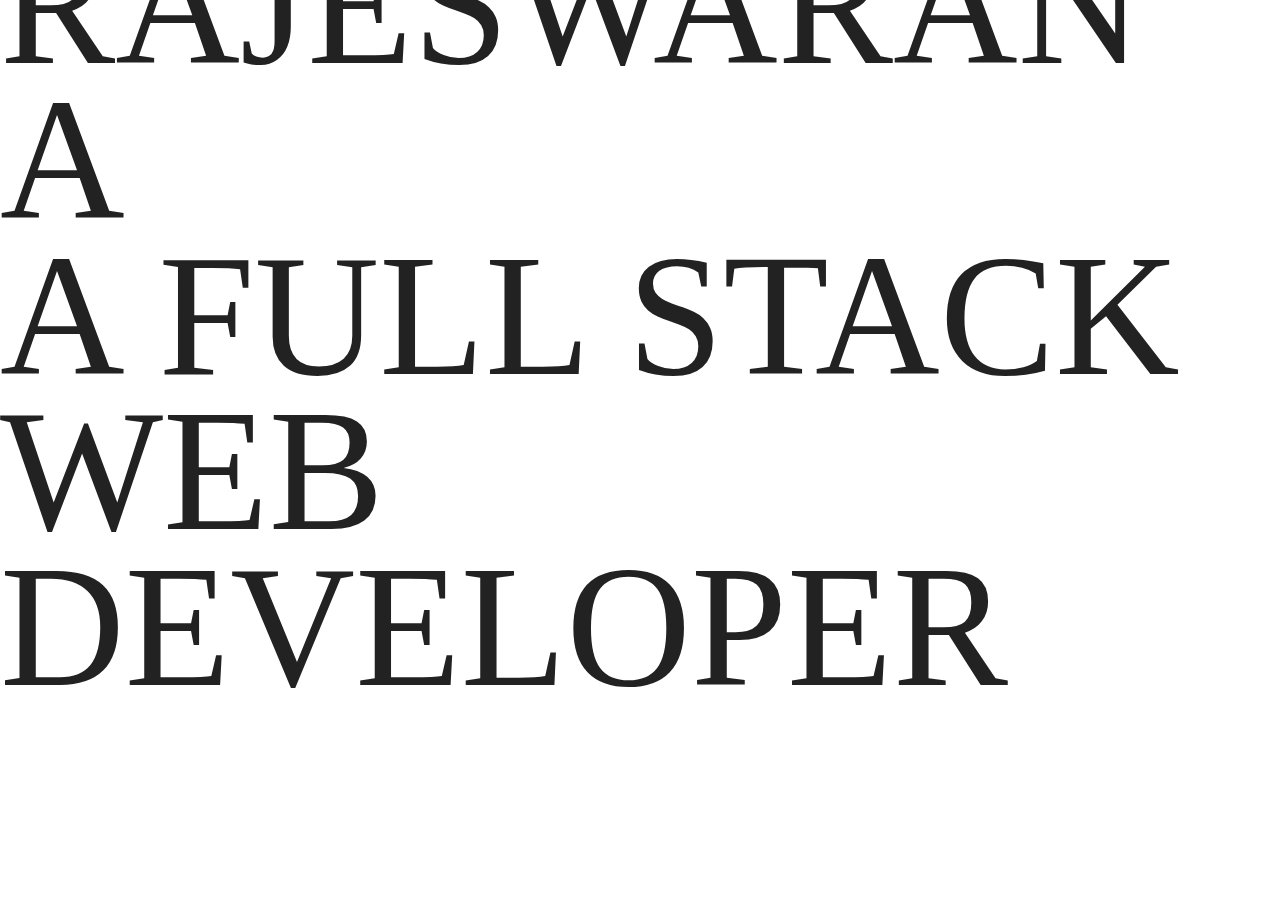
==== index.html @ 6a30f696 "Periodic commit" ====
<!DOCTYPE html>
<html class="is-smooth-scroll-compatible is-loaded is-ready has-scroll-init has-scroll-smooth" lang="en" data-scroll-direction="vertical" data-direction="up">
	<head>
		<meta charset="UTF-8" />
		<meta http-equiv="X-UA-Compatible" content="IE=edge" />
		<meta name="viewport" content="width=device-width, initial-scale=1.0" />
		<title>Rajeswaran</title>

		<link rel="stylesheet" href="styles.css" />
	</head>
	<body>
		<!-- 		<img class="background-pic" src="./assets/profile-pic.jpg" alt="Background" />
 -->
		<h1 class="c-header_title o-h1 is-inview" data-scroll="">
			<span class="c-header_title_line">
				<span
					data-scroll=""
					data-scroll-speed="3"
					data-scroll-position="top"
					class="is-inview"
					style="transform: matrix3d(1, 0, 0, 0, 0, 1, 0, 0, 0, 0, 1, 0, 0, 0, 0, 1)"
					>Rajeswaran A</span
				>
			</span>
			<span class="c-header_title_line">
				<span
					data-scroll=""
					data-scroll-speed="2"
					data-scroll-position="top"
					class="is-inview"
					style="transform: matrix3d(1, 0, 0, 0, 0, 1, 0, 0, 0, 0, 1, 0, 0, 0, 0, 1)"
					>A Full Stack Web Developer</span
				>
			</span>
			<span class="c-header_title_line -version u-white">
				<span
					class="o-h1 is-inview"
					data-scroll=""
					data-scroll-speed="3"
					data-scroll-position="top"
					data-scroll-delay="0.05"
					style="
						transform: matrix3d(1, 0, 0, 0, 0, 1, 0, 0, 0, 0, 1, 0, 0, -10.2798, 0, 1);
					"
					>v</span
				><span
					class="o-h1 is-inview"
					data-scroll=""
					data-scroll-speed="5"
					data-scroll-position="top"
					data-scroll-delay="0.05"
					style="
						transform: matrix3d(1, 0, 0, 0, 0, 1, 0, 0, 0, 0, 1, 0, 0, -17.1325, 0, 1);
					"
					>4</span
				><span
					class="o-h1 is-inview"
					data-scroll=""
					data-scroll-speed="2"
					data-scroll-position="top"
					data-scroll-delay="0.05"
					style="
						transform: matrix3d(1, 0, 0, 0, 0, 1, 0, 0, 0, 0, 1, 0, 0, -6.85298, 0, 1);
					"
					>.</span
				><span
					class="o-h1 is-inview"
					data-scroll=""
					data-scroll-speed="4"
					data-scroll-position="top"
					data-scroll-delay="0.05"
					style="
						transform: matrix3d(1, 0, 0, 0, 0, 1, 0, 0, 0, 0, 1, 0, 0, -13.7059, 0, 1);
					"
					>0</span
				>
			</span>
		</h1>
		<script src="locomotive-scroll.min.js"></script>
		<script>
			(function () {
				var scroll = new LocomotiveScroll()
			})()
		</script>
	</body>
</html>
---- styles.css ----
.background-pic {
	height: 80%;
	position: fixed;
	top: 0px;
	right: 0px;
}
/*! locomotive-scroll v4.1.1 | MIT License | https://github.com/locomotivemtl/locomotive-scroll */
/*! normalize.css v8.0.1 | MIT License | github.com/necolas/normalize.css */
html {
	line-height: 1.15;
	-webkit-text-size-adjust: 100%;
}
body {
	margin: 0;
}
main {
	display: block;
}
h1 {
	font-size: 2em;
	margin: 0.67em 0;
}
hr {
	box-sizing: content-box;
	height: 0;
	overflow: visible;
}
pre {
	font-family: monospace, monospace;
	font-size: 1em;
}
a {
	background-color: transparent;
}
abbr[title] {
	border-bottom: none;
	text-decoration: underline;
	-webkit-text-decoration: underline dotted;
	text-decoration: underline dotted;
}
b,
strong {
	font-weight: bolder;
}
code,
kbd,
samp {
	font-family: monospace, monospace;
	font-size: 1em;
}
small {
	font-size: 80%;
}
sub,
sup {
	font-size: 75%;
	line-height: 0;
	position: relative;
	vertical-align: baseline;
}
sub {
	bottom: -0.25em;
}
sup {
	top: -0.5em;
}
img {
	border-style: none;
}
button,
input,
optgroup,
select,
textarea {
	font-family: inherit;
	font-size: 100%;
	line-height: 1.15;
	margin: 0;
}
button,
input {
	overflow: visible;
}
button,
select {
	text-transform: none;
}
[type="button"],
[type="reset"],
[type="submit"],
button {
	-webkit-appearance: button;
}
[type="button"]::-moz-focus-inner,
[type="reset"]::-moz-focus-inner,
[type="submit"]::-moz-focus-inner,
button::-moz-focus-inner {
	border-style: none;
	padding: 0;
}
[type="button"]:-moz-focusring,
[type="reset"]:-moz-focusring,
[type="submit"]:-moz-focusring,
button:-moz-focusring {
	outline: 1px dotted ButtonText;
}
fieldset {
	padding: 0.35em 0.75em 0.625em;
}
legend {
	box-sizing: border-box;
	color: inherit;
	display: table;
	max-width: 100%;
	padding: 0;
	white-space: normal;
}
progress {
	vertical-align: baseline;
}
[type="checkbox"],
[type="radio"] {
	box-sizing: border-box;
	padding: 0;
}
[type="number"]::-webkit-inner-spin-button,
[type="number"]::-webkit-outer-spin-button {
	height: auto;
}
[type="search"] {
	-webkit-appearance: textfield;
	outline-offset: -2px;
}
[type="search"]::-webkit-search-decoration {
	-webkit-appearance: none;
}
::-webkit-file-upload-button {
	-webkit-appearance: button;
	font: inherit;
}
details {
	display: block;
}
summary {
	display: list-item;
}
[hidden],
template {
	display: none;
}
html {
	box-sizing: border-box;
}
[hidden],
template {
	display: none;
}
*,
:after,
:before {
	box-sizing: inherit;
}
address {
	font-style: inherit;
}
cite,
dfn,
em,
i {
	font-style: italic;
}
b,
strong {
	font-weight: 700;
}
a {
	text-decoration: none;
}
a svg {
	pointer-events: none;
}
ol,
ul {
	list-style: none;
}
figure,
ol,
p,
ul {
	margin: 0;
	padding: 0;
}
[tabindex],
a,
area,
button,
input,
label,
select,
textarea {
	touch-action: manipulation;
}
[hreflang] > abbr[title] {
	text-decoration: none;
}
table {
	border-spacing: 0;
	border-collapse: collapse;
}
hr {
	display: block;
	margin: 1em 0;
	padding: 0;
	height: 1px;
	border: 0;
	border-top: 1px solid #272727;
}
audio,
canvas,
iframe,
img,
svg,
video {
	vertical-align: middle;
}
audio:not([controls]) {
	display: none;
	height: 0;
}
img,
svg {
	max-width: 100%;
	height: auto;
}
img[height],
img[width],
svg[height],
svg[width] {
	max-width: none;
}
img {
	font-style: italic;
}
svg {
	fill: currentColor;
}
input,
select,
textarea {
	display: block;
	margin: 0;
	padding: 0;
	width: 100%;
	outline: 0;
	border: 0;
	border-radius: 0;
	background: none transparent;
	color: inherit;
	font: inherit;
	line-height: normal;
	-webkit-appearance: none;
	-moz-appearance: none;
	appearance: none;
}
select {
	text-transform: none;
}
select::-ms-expand {
	display: none;
}
select::-ms-value {
	background: none;
	color: inherit;
}
textarea {
	overflow: auto;
	resize: vertical;
}
.o-button,
button {
	display: inline-block;
	overflow: visible;
	margin: 0;
	padding: 0;
	outline: 0;
	border: 0;
	background: none transparent;
	color: inherit;
	vertical-align: middle;
	text-align: center;
	text-transform: none;
	font: inherit;
	line-height: normal;
	cursor: pointer;
	-webkit-user-select: none;
	-moz-user-select: none;
	-ms-user-select: none;
	user-select: none;
}
.o-button,
.o-button:focus,
.o-button:hover,
button,
button:focus,
button:hover {
	text-decoration: none;
}
@font-face {
	font-family: Neue Montreal;
	src: url(NeueMontreal-Medium.otf) format("otf");
	font-weight: 500;
	font-style: normal;
}
html {
	color: #222;
	font-family: Neue Montreal;
	line-height: 1.5;
}
@media (max-width: 699px) {
	html {
		font-size: 12px;
	}
}
@media (min-width: 700px) and (max-width: 999px) {
	html {
		font-size: 13px;
	}
}
@media (min-width: 1000px) and (max-width: 1199px) {
	html {
		font-size: 14px;
	}
}
@media (min-width: 1200px) and (max-width: 1599px) {
	html {
		font-size: 16px;
	}
}
@media (min-width: 1600px) and (max-width: 1999px) {
	html {
		font-size: 18px;
	}
}
@media (min-width: 2000px) and (max-width: 2399px) {
	html {
		font-size: 21px;
	}
}
@media (min-width: 2400px) {
	html {
		font-size: 24px;
	}
}
html:not(.has-scroll-init) {
	cursor: wait;
	overflow: hidden;
}
::-moz-selection {
	background-color: #272727;
	color: #fff;
	text-shadow: none;
}
::selection {
	background-color: #272727;
	color: #fff;
	text-shadow: none;
}
a {
	transition: color 0.3s cubic-bezier(0.215, 0.61, 0.355, 1);
	color: #272727;
}
@media (min-width: 1200px) {
	a:focus,
	a:hover {
		color: #fff;
	}
}
a.-underline {
	text-decoration: underline;
}
.o-h,
.o-h1,
.o-h2,
.o-h3,
.o-h4,
.o-h5,
.o-h6,
h1,
h2,
h3,
h4,
h5,
h6 {
	margin-top: 0;
	line-height: 1.5;
	margin-bottom: 0;
	line-height: 1;
	font-weight: 400;
}
.o-h1,
h1 {
	line-height: 0.9;
	text-transform: uppercase;
}
@media (max-width: 699px) {
	.o-h1,
	h1 {
		font-size: 12vw;
	}
}
@media (min-width: 700px) and (max-width: 1599px) {
	.o-h1,
	h1 {
		font-size: 13.5vw;
	}
	.o-h1.-huge,
	h1.-huge {
		font-size: 36vh;
	}
}
@media (min-width: 1600px) {
	.o-h1,
	h1 {
		font-size: 12vw;
	}
}
.o-h2,
h2 {
	font-size: 2rem;
}
.o-h3,
h3 {
	font-size: 1.5rem;
}
.o-h4,
h4 {
	line-height: 1.2;
}
.o-h4,
.o-h5,
h4,
h5 {
	font-size: 1rem;
}
.o-h6,
h6 {
	font-size: 0.9375rem;
}
.o-container {
	margin-right: auto;
	margin-left: auto;
	max-width: 95rem;
}
@media (max-width: 699px) {
	.o-container {
		padding-right: 20px;
		padding-left: 20px;
	}
}
@media (min-width: 700px) {
	.o-container {
		padding-right: 2.5rem;
		padding-left: 2.5rem;
	}
}
.o-ratio {
	position: relative;
	display: block;
	overflow: hidden;
}
.o-ratio:before {
	display: block;
	padding-bottom: 100%;
	width: 100%;
	content: "";
}
.o-ratio > embed,
.o-ratio > iframe,
.o-ratio > img,
.o-ratio > object,
.o-ratio_content {
	position: absolute;
	top: 0;
	bottom: 0;
	left: 0;
	width: 100%;
}
.o-layout {
	padding: 0;
	list-style: none;
	font-size: 0;
	margin: 0;
}
.o-layout.-gutter {
	margin-left: -3.75rem;
}
.o-layout.-gutter-small {
	margin-left: -1.875rem;
}
.o-layout.-center {
	text-align: center;
}
.o-layout.-right {
	text-align: right;
}
.o-layout.-reverse {
	direction: rtl;
}
.o-layout.-reverse.-flex {
	flex-direction: row-reverse;
}
.o-layout.-flex {
	display: flex;
}
.o-layout.-flex.-top {
	align-items: flex-start;
}
.o-layout.-flex.-middle {
	align-items: center;
}
.o-layout.-flex.-bottom {
	align-items: flex-end;
}
.o-layout.-stretch {
	align-items: stretch;
}
.o-layout_item {
	display: inline-block;
	width: 100%;
	vertical-align: top;
	font-size: 1rem;
	padding-left: 0;
}
.o-layout.-gutter > .o-layout_item {
	padding-left: 3.75rem;
}
.o-layout.-gutter-small > .o-layout_item {
	padding-left: 1.875rem;
}
.o-layout.-middle > .o-layout_item {
	vertical-align: middle;
}
.o-layout.-bottom > .o-layout_item {
	vertical-align: bottom;
}
.o-layout.-center > .o-layout_item,
.o-layout.-reverse > .o-layout_item,
.o-layout.-right > .o-layout_item {
	text-align: left;
}
.o-layout.-reverse > .o-layout_item {
	direction: ltr;
}
.o-checkbox-label,
.o-label,
.o-radio-label {
	display: block;
	margin-bottom: 0.9375rem;
}
.o-input,
.o-select,
.o-textarea {
	padding: 0.625rem;
	border: 1px solid #d3d3d3;
	background-color: #fff;
}
.o-input:focus,
.o-select:focus,
.o-textarea:focus {
	border-color: grey;
}
.o-input::-moz-placeholder,
.o-select::-moz-placeholder,
.o-textarea::-moz-placeholder {
	color: grey;
}
.o-input:-ms-input-placeholder,
.o-select:-ms-input-placeholder,
.o-textarea:-ms-input-placeholder {
	color: grey;
}
.o-input::placeholder,
.o-select::placeholder,
.o-textarea::placeholder {
	color: grey;
}
.o-checkbox,
.o-radio {
	position: absolute;
	width: 0;
	opacity: 0;
}
.o-checkbox:focus + .o-checkbox-label:before,
.o-checkbox:focus + .o-radio-label:before,
.o-radio:focus + .o-checkbox-label:before,
.o-radio:focus + .o-radio-label:before {
	border-color: grey;
}
.o-checkbox:checked + .o-checkbox-label:after,
.o-checkbox:checked + .o-radio-label:after,
.o-radio:checked + .o-checkbox-label:after,
.o-radio:checked + .o-radio-label:after {
	opacity: 1;
}
.o-checkbox-label,
.o-radio-label {
	position: relative;
	display: inline-block;
	margin-right: 0.5em;
	padding-left: 1.75rem;
}
.o-checkbox-label:after,
.o-checkbox-label:before,
.o-radio-label:after,
.o-radio-label:before {
	position: absolute;
	top: 50%;
	left: 0;
	display: inline-block;
	margin-top: -0.5625rem;
	padding: 0;
	width: 1.125rem;
	height: 1.125rem;
	content: "";
}
.o-checkbox-label:before,
.o-radio-label:before {
	background-color: #fff;
}
.o-checkbox-label:after,
.o-radio-label:after {
	border-color: transparent;
	background-color: transparent;
	background-image: url("data:image/svg+xml;charset=utf-8,%3Csvg xmlns='http://www.w3.org/2000/svg' width='13' height='10.5'%3E%3Cpath fill='%23424242' d='M4.8 5.8L2.4 3.3 0 5.7l4.8 4.8L13 2.4 10.6 0 4.8 5.8z'/%3E%3C/svg%3E");
	background-position: 50%;
	background-size: 0.8125rem;
	background-repeat: no-repeat;
	opacity: 0;
}
.o-radio-label:after,
.o-radio-label:before {
	border-radius: 50%;
}
.o-radio-label:after {
	background-image: url("data:image/svg+xml;charset=utf-8,%3Csvg xmlns='http://www.w3.org/2000/svg' width='13' height='13'%3E%3Ccircle fill='%23424242' cx='6.5' cy='6.5' r='6.5'/%3E%3C/svg%3E");
	background-size: 0.5rem;
}
.o-select {
	z-index: 1;
	padding-right: 2.5rem;
}
.o-select,
.o-select-wrap {
	position: relative;
}
.o-select-wrap:after {
	position: absolute;
	top: 0;
	right: 0;
	bottom: 0;
	z-index: 2;
	width: 2.5rem;
	background-image: url("data:image/svg+xml;charset=utf-8,%3Csvg xmlns='http://www.w3.org/2000/svg' width='13' height='11.3'%3E%3Cpath fill='%23424242' d='M6.5 11.3L3.3 5.6 0 0h13L9.8 5.6z'/%3E%3C/svg%3E");
	background-position: 50%;
	background-size: 0.625rem;
	background-repeat: no-repeat;
	content: "";
	pointer-events: none;
}
.o-textarea {
	min-height: 6.25rem;
}
.o-button {
	position: relative;
	z-index: 1;
	color: #fff;
	padding: 2rem 2.1875rem;
	font-size: 1.5rem;
	background-color: #272727;
	transition: color 0.3s cubic-bezier(0.215, 0.61, 0.355, 1);
	width: 100%;
	text-align: left;
}
.o-button:before {
	content: "";
	position: absolute;
	top: 0;
	bottom: 0;
	right: 0;
	left: 0;
	z-index: -1;
	transform: scaleY(0);
	transform-origin: center top;
	background-color: #fff;
	transition: transform 0.3s cubic-bezier(0.215, 0.61, 0.355, 1);
}
.o-button:focus,
.o-button:hover {
	color: #272727;
}
.o-button:focus:before,
.o-button:hover:before {
	transform: scaleY(1);
	transform-origin: center bottom;
}
.o-button_icon {
	display: inline-block;
	vertical-align: middle;
	width: 3.4375rem;
	height: 3.4375rem;
	margin-right: 0.9375rem;
}
.o-button_icon svg {
	display: block;
	width: 100%;
	height: 100%;
}
.o-button_arrow {
	position: absolute;
	top: 50%;
	right: 2.1875rem;
	transform: translateY(-50%);
}
.o-scroll {
	background-color: #d4c9c9;
	overflow: hidden;
}
.o-title {
	margin: 0;
	padding: 2.5rem 0;
	perspective: 600px;
	-webkit-perspective: 600px;
}
.o-title_line {
	display: block;
	opacity: 0;
	transform-origin: center top;
	transform-style: preserve-3d;
	transform: translateY(100%) rotateX(-80deg);
	transition: opacity 0.8s cubic-bezier(0.215, 0.61, 0.355, 1),
		transform 0.8s cubic-bezier(0.215, 0.61, 0.355, 1);
	font-size: 0;
}
.o-title.is-inview .o-title_line {
	transform: none;
	opacity: 1;
}
.o-title.is-inview .o-title_line:first-child {
	transition-delay: 0.4s;
}
.o-title.is-inview .o-title_line:nth-child(2) {
	transition-delay: 0.5s;
}
.o-title.is-inview .o-title_line:nth-child(3) {
	transition-delay: 0.6s;
}
.o-title.is-inview .o-title_line:nth-child(4) {
	transition-delay: 0.7s;
}
.o-title_line span {
	display: inline-block;
	min-width: 0.05em;
	font-size: 13.5vw;
}
.o-image_wrapper {
	position: relative;
	overflow: hidden;
	background-color: #d4c9c9;
}
.o-image_wrapper.-full {
	height: 100%;
	margin: 0 6.25rem;
	display: flex;
	align-content: center;
}
@media (max-width: 699px) {
	.o-image_wrapper.-full {
		margin: 1.875rem 0;
	}
}
.o-image {
	opacity: 0.75;
	mix-blend-mode: multiply;
}
.o-image img {
	width: 100%;
	opacity: 0;
	transform: scale(1.4);
	transition: opacity 1.2s cubic-bezier(0.215, 0.61, 0.355, 1),
		transform 1.2s cubic-bezier(0.215, 0.61, 0.355, 1);
}
.o-image.is-inview img {
	opacity: 1;
	transform: scale(1);
	transition-delay: 0.6s;
}
.o-image_wrapper.-full .o-image {
	align-self: center;
}
html.has-scroll-smooth {
	overflow: hidden;
}
html.has-scroll-dragging {
	-webkit-user-select: none;
	-moz-user-select: none;
	-ms-user-select: none;
	user-select: none;
}
.has-scroll-smooth body {
	overflow: hidden;
}
.has-scroll-smooth [data-scroll-container] {
	min-height: 100vh;
}
[data-scroll-direction="horizontal"] [data-scroll-container] {
	height: 100vh;
	display: inline-block;
	white-space: nowrap;
}
[data-scroll-direction="horizontal"] [data-scroll-section] {
	display: inline-block;
	vertical-align: top;
	white-space: nowrap;
	height: 100%;
}
.c-scrollbar {
	position: absolute;
	right: 0;
	top: 0;
	width: 11px;
	height: 100%;
	transform-origin: center right;
	transition: transform 0.3s, opacity 0.3s;
	opacity: 0;
}
.c-scrollbar:hover {
	transform: scaleX(1.45);
}
.c-scrollbar:hover,
.has-scroll-dragging .c-scrollbar,
.has-scroll-scrolling .c-scrollbar {
	opacity: 1;
}
[data-scroll-direction="horizontal"] .c-scrollbar {
	width: 100%;
	height: 10px;
	top: auto;
	bottom: 0;
	transform: scaleY(1);
}
[data-scroll-direction="horizontal"] .c-scrollbar:hover {
	transform: scaleY(1.3);
}
.c-scrollbar_thumb {
	position: absolute;
	top: 0;
	right: 0;
	background-color: #000;
	opacity: 0.5;
	width: 7px;
	border-radius: 10px;
	margin: 2px;
	cursor: -webkit-grab;
	cursor: grab;
}
.has-scroll-dragging .c-scrollbar_thumb {
	cursor: -webkit-grabbing;
	cursor: grabbing;
}
[data-scroll-direction="horizontal"] .c-scrollbar_thumb {
	right: auto;
	bottom: 0;
}
.c-header {
	position: relative;
}
@media (max-width: 699px) {
	.c-header {
		height: 50vh;
		min-height: 340px;
	}
}
@media (min-width: 700px) and (max-width: 999px) {
	.c-header {
		height: 80vh;
		min-height: 380px;
	}
}
@media (min-width: 1000px) {
	.c-header {
		height: 100vh;
		min-height: 46.875rem;
	}
}
.c-header_title {
	padding: 2.5rem 0;
	perspective: 600px;
	-webkit-perspective: 600px;
}
.c-header_line,
.c-header_title {
	position: absolute;
	bottom: 0;
	left: 0;
	margin: 0;
}
.c-header_line {
	right: 0;
	transform: scaleX(0);
	transition: transform 0.6s cubic-bezier(0.215, 0.61, 0.355, 1);
}
.c-header_line.is-inview {
	transform: scaleX(1);
}
.c-header_title_line {
	display: block;
	opacity: 0;
	transform-origin: center top;
	transform-style: preserve-3d;
	transform: translateY(100%) rotateX(-80deg);
	transition: opacity 0s cubic-bezier(0.215, 0.61, 0.355, 1),
		transform 0s cubic-bezier(0.215, 0.61, 0.355, 1);
}
html.is-ready .c-header_title_line {
	transform: none;
	opacity: 1;
	transition-duration: 0.8s;
}
html.is-ready .c-header_title_line:first-child {
	transition-delay: 0.1s;
}
html.is-ready .c-header_title_line:nth-child(2) {
	transition-delay: 0.2s;
}
html.is-ready .c-header_title_line:nth-child(3) {
	transition-delay: 0.3s;
}
html.is-ready .c-header_title_line:nth-child(4) {
	transition-delay: 0.4s;
}
.c-header_title_line span {
	display: inline-block;
}
.c-header_title_line.-version {
	text-transform: none;
	font-size: 0;
}
.c-header_heading {
	padding: 1.875rem 0;
}
.c-header_heading_label {
	display: block;
	transition: transform 0s cubic-bezier(0.215, 0.61, 0.355, 1);
	transform: translateY(-60px);
}
html.is-ready .c-header_heading_label {
	transform: none;
	transition-duration: 0.6s;
}
html.is-ready .o-layout_item:nth-child(2) .c-header_heading_label {
	transition-delay: 0.1s;
}
.c-header_logo {
	position: absolute;
	bottom: 2.5rem;
	right: 0;
	opacity: 0;
	transform: translateY(120px);
	transition: opacity 0s cubic-bezier(0.215, 0.61, 0.355, 1),
		transform 0s cubic-bezier(0.215, 0.61, 0.355, 1);
}
@media (max-width: 699px) {
	.c-header_logo {
		width: 30px;
		height: 66px;
	}
}
@media (min-width: 700px) {
	.c-header_logo {
		width: 4rem;
		height: 8.75rem;
	}
}
.c-header_logo svg {
	display: block;
	width: 100%;
	height: 100%;
}
html.is-ready .c-header_logo {
	transform: none;
	opacity: 1;
	transition-delay: 0.6s;
	transition-duration: 0.6s;
}
.c-fixed_wrapper {
	position: relative;
	overflow: hidden;
	background-color: #d4c9c9;
}
@media (min-width: 1000px) {
	.c-fixed_wrapper {
		height: 100vh;
	}
}
@media (max-width: 999px) {
	.c-fixed_wrapper {
		height: 50vh;
	}
}
.c-fixed_target {
	bottom: -100vh;
}
.c-fixed,
.c-fixed_target {
	position: absolute;
	top: -100vh;
	right: 0;
	left: 0;
}
.c-fixed {
	height: 100%;
	background-size: cover;
	background-position: 50%;
	opacity: 0.75;
	mix-blend-mode: multiply;
}
html:not(.has-scroll-smooth) .c-fixed {
	top: 0;
}
.c-intro {
	margin: 7.5rem 0;
	font-size: 2.1875rem;
	line-height: 1.2;
	opacity: 0;
	transform: translateY(60px);
	transition: opacity 0.6s cubic-bezier(0.215, 0.61, 0.355, 1),
		transform 0.6s cubic-bezier(0.215, 0.61, 0.355, 1);
}
.c-intro.is-inview {
	opacity: 1;
	transform: none;
	transition-delay: 0.3s;
}
.c-features {
	padding: 7.5rem 0;
}
.c-features_item {
	background-color: rgba(0, 0, 0, 0.1);
	border-radius: 20px;
	padding: 3.75rem;
	margin-bottom: 3.75rem;
}
.c-summary {
	margin: 3.75rem 0 7.5rem;
}
.c-summary_text {
	font-size: 1.125rem;
	font-weight: 600;
	opacity: 0;
	transform: translateY(60px);
	transition: transform 1s cubic-bezier(0.215, 0.61, 0.355, 1);
}
.c-summary.is-inview .c-summary_text {
	opacity: 1;
	transform: none;
}
@media (min-width: 1000px) {
	.c-summary_text {
		max-width: 320px;
	}
}
@media (max-width: 999px) {
	.c-summary_list {
		margin-top: 1.875rem;
	}
}
.c-summary_list_item {
	position: relative;
	opacity: 0;
	transform: translateY(60px);
	transition: opacity 0.6s cubic-bezier(0.215, 0.61, 0.355, 1),
		transform 0.6s cubic-bezier(0.215, 0.61, 0.355, 1);
}
.c-summary_list_item:after {
	content: "";
	position: absolute;
	bottom: 0;
	right: 0;
	left: 0;
	height: 1px;
	background-color: #272727;
	transform: scaleX(0);
	transform-origin: center left;
	transition: transform 0.6s cubic-bezier(0.215, 0.61, 0.355, 1);
}
.c-summary_list_item.is-inview {
	transform: none;
	opacity: 1;
}
.c-summary_list_item.is-inview:after {
	transform: scaleX(1);
}
.c-summary_list_item.is-inview:first-child {
	transition-delay: 0.1s;
}
.c-summary_list_item.is-inview:first-child:after {
	transition-delay: 0.5s;
}
.c-summary_list_item.is-inview:nth-child(2) {
	transition-delay: 0.2s;
}
.c-summary_list_item.is-inview:nth-child(2):after {
	transition-delay: 0.6s;
}
.c-summary_list_item.is-inview:nth-child(3) {
	transition-delay: 0.3s;
}
.c-summary_list_item.is-inview:nth-child(3):after {
	transition-delay: 0.7s;
}
.c-summary_list_item.is-inview:nth-child(4) {
	transition-delay: 0.4s;
}
.c-summary_list_item.is-inview:nth-child(4):after {
	transition-delay: 0.8s;
}
.c-summary_list_item.is-inview:nth-child(5) {
	transition-delay: 0.5s;
}
.c-summary_list_item.is-inview:nth-child(5):after {
	transition-delay: 0.9s;
}
.c-summary_list_item.is-inview:nth-child(6) {
	transition-delay: 0.6s;
}
.c-summary_list_item.is-inview:nth-child(6):after {
	transition-delay: 1s;
}
.c-summary_list_item a {
	display: block;
	padding: 8px 0;
}
.c-summary_list_icon {
	position: absolute;
	top: 50%;
	right: 0;
	transform: translateY(-50%) translateX(30px) rotate(90deg);
	opacity: 0;
	transition: opacity 0.4s cubic-bezier(0.215, 0.61, 0.355, 1),
		transform 0.4s cubic-bezier(0.215, 0.61, 0.355, 1);
}
.c-summary_list_item.is-inview .c-summary_list_icon {
	transform: translateY(-50%) rotate(0deg);
	opacity: 1;
}
.c-summary_list_item.is-inview:first-child .c-summary_list_icon {
	transition-delay: 0.6s;
}
.c-summary_list_item.is-inview:nth-child(2) .c-summary_list_icon {
	transition-delay: 0.7s;
}
.c-summary_list_item.is-inview:nth-child(3) .c-summary_list_icon {
	transition-delay: 0.8s;
}
.c-summary_list_item.is-inview:nth-child(4) .c-summary_list_icon {
	transition-delay: 0.9s;
}
.c-summary_list_item.is-inview:nth-child(5) .c-summary_list_icon {
	transition-delay: 1s;
}
.c-summary_list_item.is-inview:nth-child(6) .c-summary_list_icon {
	transition-delay: 1.1s;
}
.c-section {
	position: relative;
}
@media (max-width: 1199px) {
	.c-section {
		padding-bottom: 10vh;
		margin-bottom: 10vh;
	}
}
@media (min-width: 1200px) {
	.c-section {
		margin-bottom: 35vh;
	}
}
.c-section_infos {
	position: relative;
	max-width: 320px;
	z-index: 0;
}
@media (min-width: 1000px) {
	.c-section_infos {
		padding-top: 7.5rem;
	}
	.c-section_infos.-padding {
		padding-top: 35vh;
	}
}
@media (max-width: 999px) {
	.c-section_infos {
		margin-bottom: 1.875rem;
	}
}
.c-section_infos_inner > * {
	opacity: 0;
	transform: translateY(60px);
	transition: opacity 0.6s cubic-bezier(0.215, 0.61, 0.355, 1),
		transform 0.6s cubic-bezier(0.215, 0.61, 0.355, 1);
}
.c-section_infos_inner.is-inview > * {
	opacity: 1;
	transform: none;
}
.c-section_infos_inner.is-inview > :first-child {
	transition-delay: 0.06s;
}
.c-section_infos_inner.is-inview > :nth-child(2) {
	transition-delay: 0.12s;
}
.c-section_infos_inner.is-inview > :nth-child(3) {
	transition-delay: 0.18s;
}
.c-sections_infos_text {
	margin-top: 1.25rem;
}
.c-image {
	opacity: 0;
	transition: opacity 0.6s cubic-bezier(0.215, 0.61, 0.355, 1);
}
.c-image.is-inview {
	opacity: 1;
	transition-delay: 0.6s;
}
.c-speed-block {
	position: relative;
}
@media (min-width: 1000px) {
	.c-speed-block.-margin {
		margin-top: 7.5rem;
	}
}
@media (max-width: 999px) {
	.c-speed-block {
		margin: 1.875rem 0;
	}
}
@media (max-width: 699px) {
	.c-speed-block {
		margin: 15px 0;
	}
}
.c-speed-block_image {
	margin-top: -30px;
	margin-bottom: -30px;
}
.c-speed-block_title {
	font-size: 1.5rem;
	text-transform: uppercase;
	font-weight: 600;
	color: #fff;
	text-align: center;
	position: absolute;
	bottom: 3.75rem;
	right: 0;
	left: 0;
	opacity: 0;
	transform: translateY(60px);
	transition: opacity 0.6s cubic-bezier(0.215, 0.61, 0.355, 1),
		transform 0.6s cubic-bezier(0.215, 0.61, 0.355, 1);
}
.c-speed-block_title.is-inview {
	opacity: 1;
	transform: none;
	transition-delay: 0.3s;
}
@media (max-width: 1199px) {
	.c-speed-block_title {
		display: none;
	}
}
.c-speed-block_bubble {
	position: absolute;
	right: 20px;
	top: 30%;
	z-index: 1;
	color: #d4c9c9;
	padding: 1.5rem 2.5rem;
	font-size: 1.25rem;
}
.c-speed-block_bubble.-right {
	right: -30px;
}
.c-speed-block_bubble.-left {
	right: auto;
	left: -30px;
}
.c-speed-block_bubble.-top {
	top: -20%;
}
.c-speed-block_bubble.-bottom {
	top: auto;
	bottom: 0;
}
.c-speed-block_bubble:before {
	content: "";
	position: absolute;
	top: 0;
	bottom: 0;
	right: 0;
	left: 0;
	z-index: -1;
	background-color: #272727;
	border-radius: 50%;
	transform: scale(0);
	transition: transform 0.6s cubic-bezier(0.17, 0.67, 0.3, 1.33);
}
.c-speed-block_bubble.is-inview:before {
	transform: scale(1);
	transition-delay: 0.3s;
}
@media (max-width: 1199px) {
	.c-speed-block_bubble {
		display: none;
	}
}
.c-direction-block_wrapper {
	margin-bottom: 31.25rem;
}
@media (min-width: 1200px) {
	.c-direction-block_wrapper {
		min-height: 180vh;
	}
}
@media (min-width: 1000px) and (max-width: 1199px) {
	.c-direction-block_wrapper {
		min-height: 130vh;
	}
}
@media (min-width: 700px) and (max-width: 999px) {
	.c-direction-block_wrapper {
		min-height: 100vh;
	}
}
@media (max-width: 699px) {
	.c-direction-block_wrapper {
		min-height: 70vh;
	}
}
@media (min-width: 1000px) {
	.c-direction-block_wrapper {
		margin-top: -35vh;
	}
}
.c-direction-block {
	position: absolute;
	right: 0;
	left: 0;
	z-index: 1;
}
@media (min-width: 1200px) {
	.c-direction-block {
		top: -50vh;
		bottom: -50vh;
	}
}
@media (min-width: 700px) and (max-width: 1199px) {
	.c-direction-block {
		top: -30vh;
		bottom: -50vh;
	}
}
@media (max-width: 699px) {
	.c-direction-block {
		top: -15vh;
		bottom: 0;
	}
}
@media (min-width: 1000px) and (max-width: 1199px) {
	.c-direction-block {
		margin-top: 6.25rem;
	}
}
@media (min-width: 1200px) {
	.c-direction-block {
		margin-top: 18.75rem;
	}
}
.c-direction-block_item {
	position: absolute;
	font-size: 10vw;
	white-space: nowrap;
	font-weight: 600;
	text-transform: uppercase;
	line-height: 1;
}
.c-direction-block_item span {
	display: block;
	background-color: #fff;
	white-space: nowrap;
	padding: 0 20px;
}
.c-direction-block_item.-one {
	top: 33%;
	transform: translateX(-50vw) rotate(26deg);
}
.c-direction-block_item.-two {
	top: 45%;
}
.c-direction-block_item.-three {
	top: 55%;
	transform: rotate(9deg);
}
.c-direction-block_item.-four {
	top: 68%;
	transform: translateX(-50vw) rotate(-19deg);
}
.c-direction-block_item.-five {
	top: 63%;
	transform: translateX(-10vw) rotate(3deg);
}
.c-lerp-block {
	font-weight: 700;
	text-transform: uppercase;
	margin-bottom: 10rem;
}
@media (min-width: 1000px) {
	.c-lerp-block:not(:first-child) {
		margin-top: 3.75rem;
	}
}
@media (max-width: 999px) {
	.c-lerp-block {
		margin-top: 1.875rem;
	}
}
.c-lerp-block_index {
	vertical-align: middle;
	color: #d4c9c9;
	width: 3.75rem;
	height: 2.8125rem;
	display: inline-flex;
	align-items: center;
	justify-content: center;
	font-size: 1.25rem;
	position: relative;
	z-index: 1;
}
.c-lerp-block_index:before {
	content: "";
	position: absolute;
	top: 0;
	bottom: 0;
	right: 0;
	left: 0;
	z-index: -1;
	background-color: #272727;
	border-radius: 50%;
	transform: scale(0);
	transition: transform 0.6s cubic-bezier(0.17, 0.67, 0.3, 1.33);
}
.c-lerp-block_index.is-inview:before {
	transform: scale(1);
	transition-delay: 0.3s;
}
.c-lerp-block_title {
	display: inline-block;
	vertical-align: middle;
	font-size: 0;
	margin-left: 1.25rem;
	line-height: 1.1;
}
.c-lerp-block_title.is-inview > span:not([data-scroll]) {
	opacity: 1;
	transform: none;
	transition-delay: 0.4s;
}
.c-lerp-block_title > span:not([data-scroll]) {
	opacity: 0;
	transform: translateY(60px);
	transition: opacity 0.6s cubic-bezier(0.215, 0.61, 0.355, 1),
		transform 0.6s cubic-bezier(0.215, 0.61, 0.355, 1);
}
.c-lerp-block_title span {
	display: inline-block;
	min-width: 0.3em;
}
@media (max-width: 699px) {
	.c-lerp-block_title span {
		font-size: 1.5625rem;
	}
}
@media (min-width: 700px) {
	.c-lerp-block_title span {
		font-size: 4.375rem;
	}
}
.c-cta_line {
	margin: 0;
	transform: scaleX(0);
	transition: transform 0.6s cubic-bezier(0.215, 0.61, 0.355, 1);
}
.c-cta_line.-margin {
	margin-bottom: 30px;
}
.c-cta_line.is-inview {
	transform: scaleX(1);
}
.c-cta_content {
	margin: 3.75rem 0;
}
.c-cta_content_text {
	max-width: 520px;
}
.c-cta_content_text > * {
	opacity: 0;
	transform: translateY(60px);
	transition: opacity 0.6s cubic-bezier(0.215, 0.61, 0.355, 1),
		transform 0.6s cubic-bezier(0.215, 0.61, 0.355, 1);
}
.c-cta_content_text > :not(:first-child) {
	margin-top: 1.875rem;
}
.c-cta_content_text.is-inview > * {
	opacity: 1;
	transform: none;
}
.c-cta_content_text.is-inview > :first-child {
	transition-delay: 0.06s;
}
.c-cta_content_text.is-inview > :nth-child(2) {
	transition-delay: 0.12s;
}
.c-cta_content_text.is-inview > :nth-child(3) {
	transition-delay: 0.18s;
}
.c-cta_button {
	opacity: 0;
	transform: translateY(60px);
	transition: opacity 0.6s cubic-bezier(0.215, 0.61, 0.355, 1),
		transform 0.6s cubic-bezier(0.215, 0.61, 0.355, 1);
	margin-top: 5.625rem;
}
.c-cta_button.is-inview {
	opacity: 1;
	transform: none;
}
.c-cta_section {
	margin-bottom: 11.25rem;
}
.c-choochoo_item {
	padding: 50vh 0;
	font-size: 6.25rem;
}
.c-choochoo_item span {
	display: block;
}
.c-choochoo_item.-reverse span,
html[data-direction="up"] .c-choochoo_item span {
	transform: rotateY(180deg);
}
html[data-direction="up"] .c-choochoo_item.-reverse span {
	transform: rotateY(0deg);
}
@media (max-width: 1199px) {
	.c-choochoo_item {
		display: none;
	}
}
@media (max-width: 999px) {
	.c-damn {
		padding: 150vh 0 0;
	}
}
@media (min-width: 1000px) {
	.c-damn {
		padding: 100vh 0 0;
	}
}
.c-helicopter_wrapper {
	height: 100%;
	position: relative;
	display: flex;
}
.c-helicopter {
	align-self: center;
}
.u-2\:1:before {
	padding-bottom: 50%;
}
.u-4\:3:before {
	padding-bottom: 75%;
}
.u-16\:9:before {
	padding-bottom: 56.25%;
}
.u-1\/1 {
	width: 100% !important;
}
.u-1\/2 {
	width: 50% !important;
}
.u-2\/2 {
	width: 100% !important;
}
.u-1\/3 {
	width: 33.33333% !important;
}
.u-2\/3 {
	width: 66.66667% !important;
}
.u-3\/3 {
	width: 100% !important;
}
.u-1\/4 {
	width: 25% !important;
}
.u-2\/4 {
	width: 50% !important;
}
.u-3\/4 {
	width: 75% !important;
}
.u-4\/4 {
	width: 100% !important;
}
.u-1\/5 {
	width: 20% !important;
}
.u-2\/5 {
	width: 40% !important;
}
.u-3\/5 {
	width: 60% !important;
}
.u-4\/5 {
	width: 80% !important;
}
.u-5\/5 {
	width: 100% !important;
}
@media (min-width: 700px) {
	.u-1\/2\@from-small {
		width: 50%;
	}
}
@media (min-width: 1000px) {
	.u-1\/3\@from-medium {
		width: 33.33333%;
	}
}
@media (min-width: 1000px) {
	.u-1\/2\@from-medium {
		width: 50%;
	}
}
@media (min-width: 1000px) {
	.u-2\/5\@from-medium {
		width: 40%;
	}
}
@media (min-width: 1000px) {
	.u-3\/5\@from-medium {
		width: 60%;
	}
}
.u-float-left {
	float: left !important;
}
.u-float-right {
	float: right !important;
}
.u-text-center {
	text-align: center !important;
}
.u-text-left {
	text-align: left !important;
}
.u-text-right {
	text-align: right !important;
}
.u-align-baseline {
	vertical-align: baseline !important;
}
.u-align-bottom {
	vertical-align: bottom !important;
}
.u-align-middle {
	vertical-align: middle !important;
}
.u-align-top {
	vertical-align: top !important;
}
.u-vertical-center {
	font-size: 0;
}
.u-vertical-center:before {
	display: inline-block;
	height: 100%;
	content: "";
	vertical-align: middle;
}
.u-vertical-center > * {
	display: inline-block;
	vertical-align: middle;
	font-size: 1rem;
}
.u-white {
	color: #fff;
}
.u-label {
	font-size: 1.5rem;
	text-transform: uppercase;
	font-weight: 600;
}
.u-icon {
	font-family: Lucida Grande;
	font-size: 1.125rem;
}
.u-text {
	font-size: 0.875rem;
}
.u-clearfix:after {
	display: block;
	clear: both;
	content: "";
}
.u-truncate {
	overflow: hidden;
	text-overflow: ellipsis;
	white-space: nowrap;
	word-wrap: normal;
	max-width: 100%;
}
[hidden][aria-hidden="false"] {
	position: absolute;
	display: inherit;
	clip: rect(0, 0, 0, 0);
}
[hidden][aria-hidden="false"]:focus {
	clip: auto;
}
.u-screen-reader-text {
	position: absolute !important;
	overflow: hidden;
	clip: rect(0 0 0 0);
	margin: 0;
	padding: 0;
	width: 1px;
	height: 1px;
	border: 0;
}
@media not print {
	.u-screen-reader-text\@screen {
		position: absolute !important;
		overflow: hidden;
		clip: rect(0 0 0 0);
		margin: 0;
		padding: 0;
		width: 1px;
		height: 1px;
		border: 0;
	}
}
.u-screen-reader-text.-focusable:active,
.u-screen-reader-text.-focusable:focus {
	clip: auto;
	width: auto;
	height: auto;
}
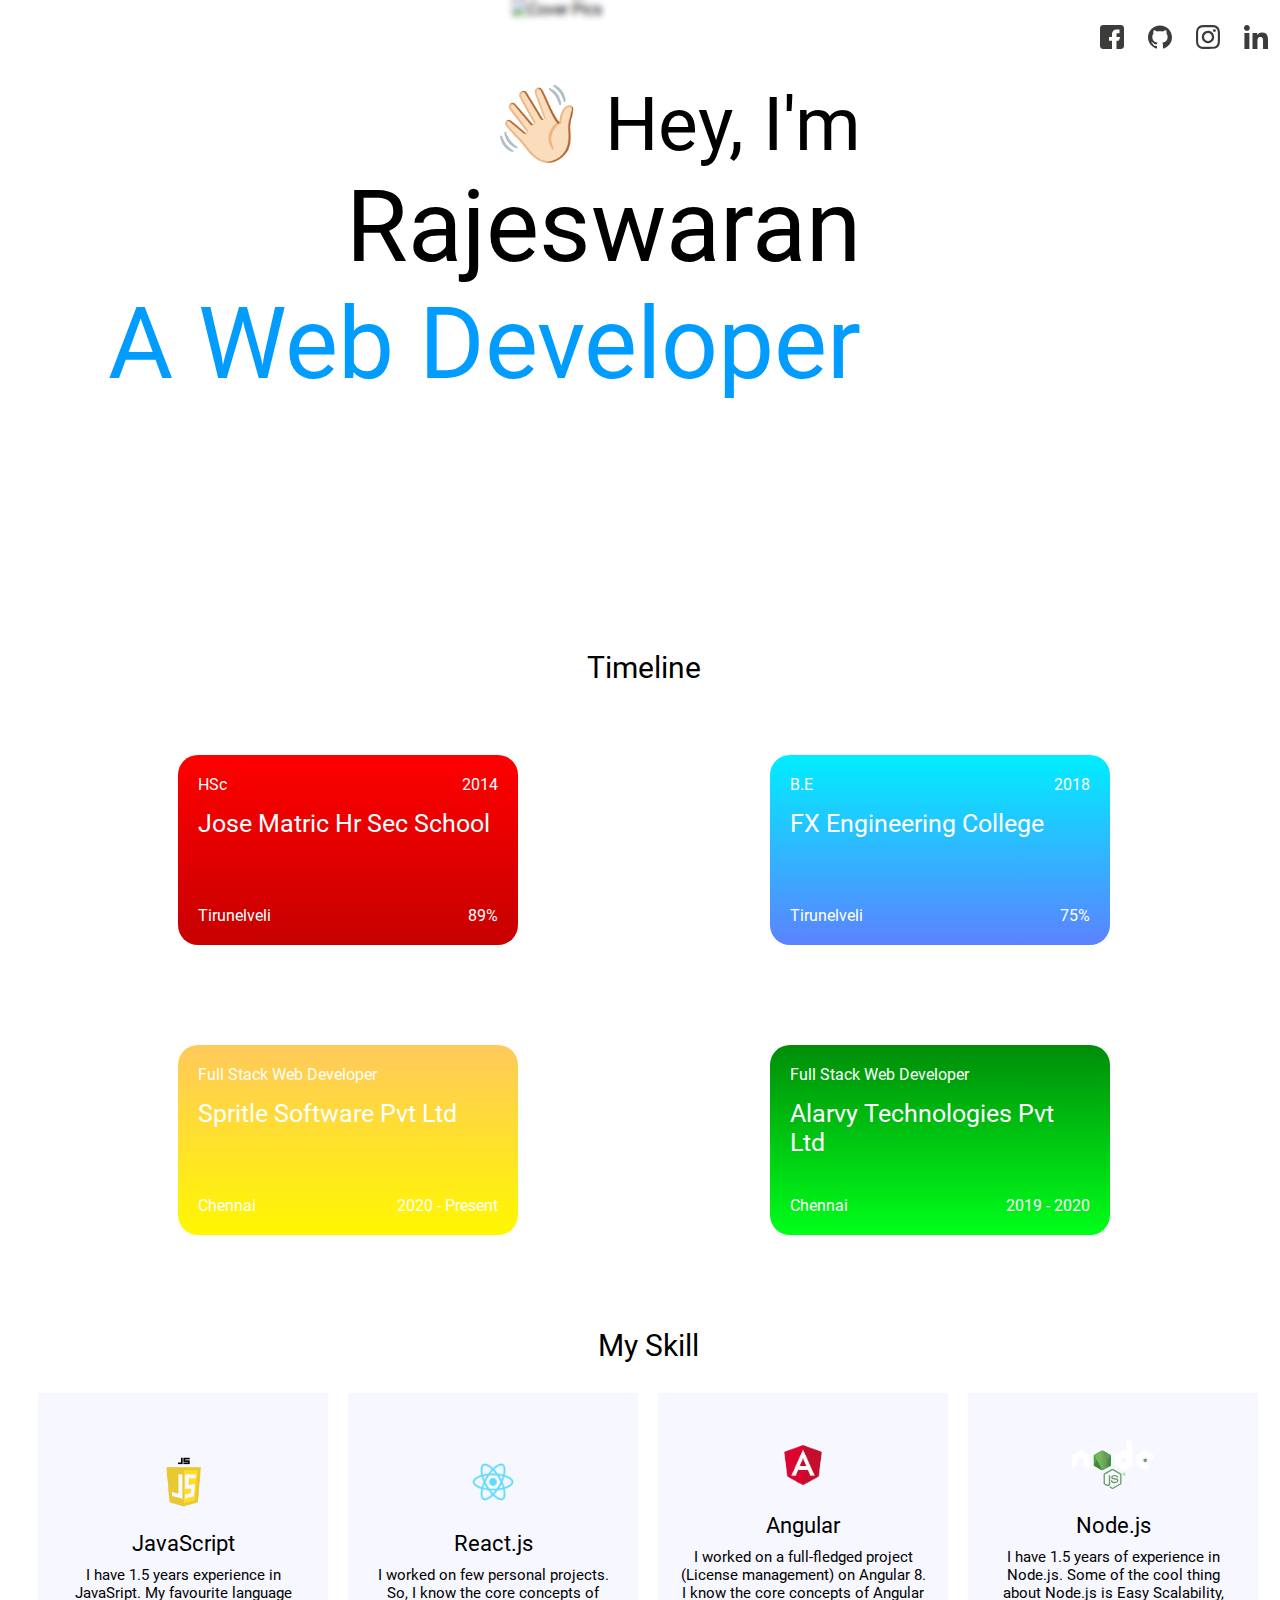
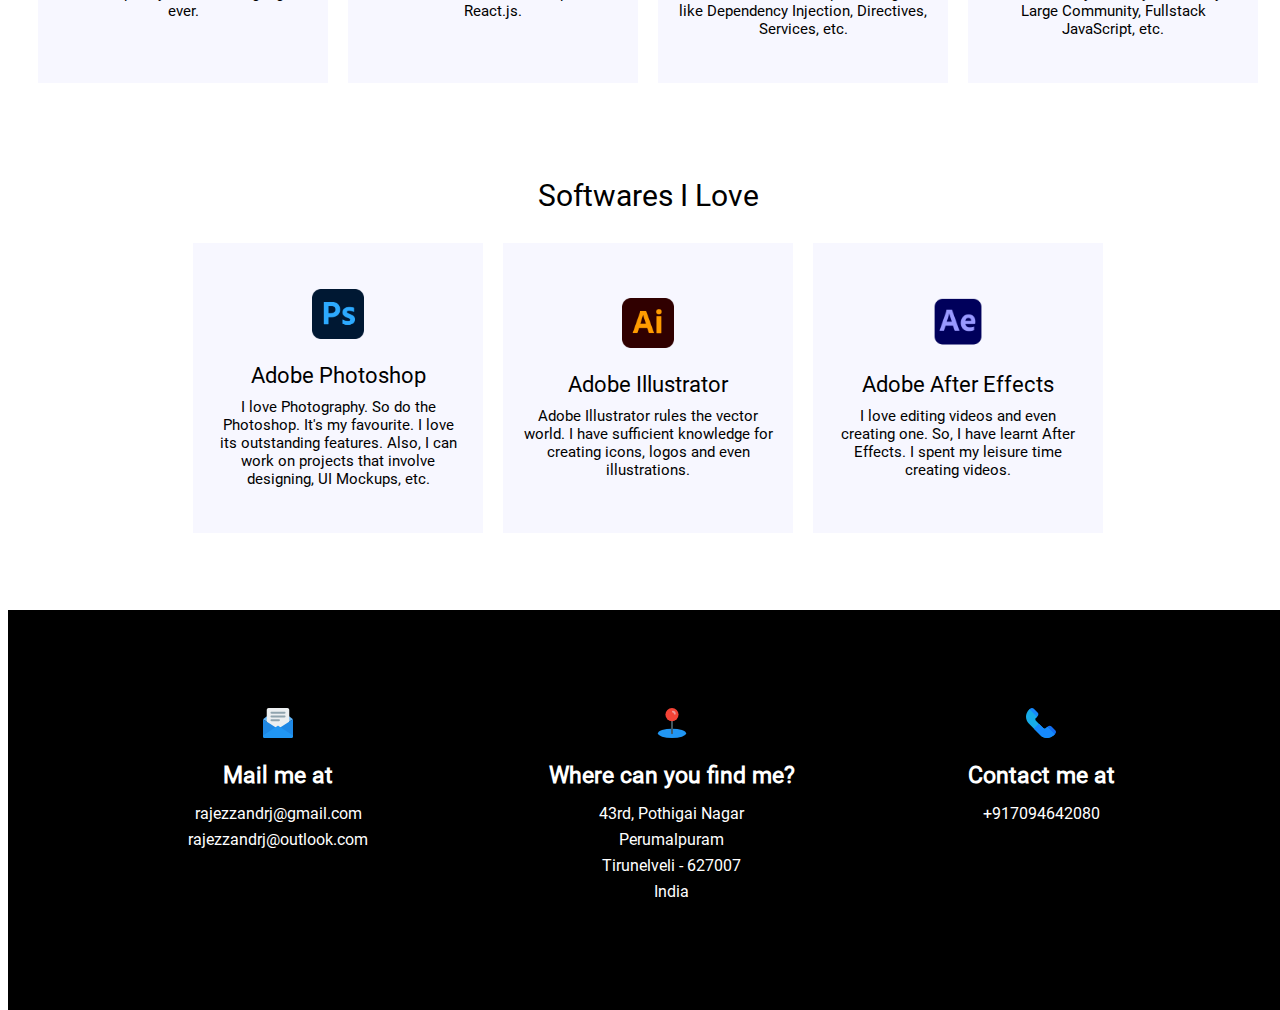
==== commit b3031c2f: "Final version v1.0.0" ====
--- a/index.html
+++ b/index.html
@@ -1,86 +1,270 @@
 <!DOCTYPE html>
-<html class="is-smooth-scroll-compatible is-loaded is-ready has-scroll-init has-scroll-smooth" lang="en" data-scroll-direction="vertical" data-direction="up">
+<html lang="en">
 	<head>
 		<meta charset="UTF-8" />
 		<meta http-equiv="X-UA-Compatible" content="IE=edge" />
 		<meta name="viewport" content="width=device-width, initial-scale=1.0" />
 		<title>Rajeswaran</title>
-
-		<link rel="stylesheet" href="styles.css" />
+		<link rel="stylesheet" href="style.css" />
 	</head>
 	<body>
-		<!-- 		<img class="background-pic" src="./assets/profile-pic.jpg" alt="Background" />
- -->
-		<h1 class="c-header_title o-h1 is-inview" data-scroll="">
-			<span class="c-header_title_line">
-				<span
-					data-scroll=""
-					data-scroll-speed="3"
-					data-scroll-position="top"
-					class="is-inview"
-					style="transform: matrix3d(1, 0, 0, 0, 0, 1, 0, 0, 0, 0, 1, 0, 0, 0, 0, 1)"
-					>Rajeswaran A</span
-				>
-			</span>
-			<span class="c-header_title_line">
-				<span
-					data-scroll=""
-					data-scroll-speed="2"
-					data-scroll-position="top"
-					class="is-inview"
-					style="transform: matrix3d(1, 0, 0, 0, 0, 1, 0, 0, 0, 0, 1, 0, 0, 0, 0, 1)"
-					>A Full Stack Web Developer</span
-				>
-			</span>
-			<span class="c-header_title_line -version u-white">
-				<span
-					class="o-h1 is-inview"
-					data-scroll=""
-					data-scroll-speed="3"
-					data-scroll-position="top"
-					data-scroll-delay="0.05"
-					style="
-						transform: matrix3d(1, 0, 0, 0, 0, 1, 0, 0, 0, 0, 1, 0, 0, -10.2798, 0, 1);
-					"
-					>v</span
-				><span
-					class="o-h1 is-inview"
-					data-scroll=""
-					data-scroll-speed="5"
-					data-scroll-position="top"
-					data-scroll-delay="0.05"
-					style="
-						transform: matrix3d(1, 0, 0, 0, 0, 1, 0, 0, 0, 0, 1, 0, 0, -17.1325, 0, 1);
-					"
-					>4</span
-				><span
-					class="o-h1 is-inview"
-					data-scroll=""
-					data-scroll-speed="2"
-					data-scroll-position="top"
-					data-scroll-delay="0.05"
-					style="
-						transform: matrix3d(1, 0, 0, 0, 0, 1, 0, 0, 0, 0, 1, 0, 0, -6.85298, 0, 1);
-					"
-					>.</span
-				><span
-					class="o-h1 is-inview"
-					data-scroll=""
-					data-scroll-speed="4"
-					data-scroll-position="top"
-					data-scroll-delay="0.05"
-					style="
-						transform: matrix3d(1, 0, 0, 0, 0, 1, 0, 0, 0, 0, 1, 0, 0, -13.7059, 0, 1);
-					"
-					>0</span
-				>
-			</span>
-		</h1>
-		<script src="locomotive-scroll.min.js"></script>
-		<script>
-			(function () {
-				var scroll = new LocomotiveScroll()
-			})()
-		</script>
+		<div class="header">
+			<div class="link-section float-right">
+				<a class="icon-link" href="https://www.facebook.com/rajezz.raj.92/" target="_blank"
+					><svg
+						id="Bold"
+						enable-background="new 0 0 24 24"
+						height="24"
+						viewBox="0 0 24 24"
+						width="24"
+						xmlns="http://www.w3.org/2000/svg"
+					>
+						<path
+							class="icon-path facebook-icon-path"
+							d="m3 24h9v-8.25h-3v-3.75h3v-3c0-2.486 2.014-4.5 4.5-4.5h3v3.75h-1.5c-.828 0-1.5-.078-1.5.75v3h3.75l-1.5 3.75h-2.25v8.25h4.5c1.654 0 3-1.346 3-3v-18c0-1.655-1.346-3-3-3h-18c-1.655 0-3 1.345-3 3v18c0 1.654 1.345 3 3 3z"
+						/>
+					</svg>
+				</a>
+				<a class="icon-link" href="https://github.com/rajezz" target="_blank">
+					<svg
+						id="Bold"
+						enable-background="new 0 0 24 24"
+						height="24"
+						viewBox="0 0 24 24"
+						width="24"
+						xmlns="http://www.w3.org/2000/svg"
+					>
+						<path
+							class="icon-path github-icon-path"
+							d="m12 .5c-6.63 0-12 5.28-12 11.792 0 5.211 3.438 9.63 8.205 11.188.6.111.82-.254.82-.567 0-.28-.01-1.022-.015-2.005-3.338.711-4.042-1.582-4.042-1.582-.546-1.361-1.335-1.725-1.335-1.725-1.087-.731.084-.716.084-.716 1.205.082 1.838 1.215 1.838 1.215 1.07 1.803 2.809 1.282 3.495.981.108-.763.417-1.282.76-1.577-2.665-.295-5.466-1.309-5.466-5.827 0-1.287.465-2.339 1.235-3.164-.135-.298-.54-1.497.105-3.121 0 0 1.005-.316 3.3 1.209.96-.262 1.98-.392 3-.398 1.02.006 2.04.136 3 .398 2.28-1.525 3.285-1.209 3.285-1.209.645 1.624.24 2.823.12 3.121.765.825 1.23 1.877 1.23 3.164 0 4.53-2.805 5.527-5.475 5.817.42.354.81 1.077.81 2.182 0 1.578-.015 2.846-.015 3.229 0 .309.21.678.825.56 4.801-1.548 8.236-5.97 8.236-11.173 0-6.512-5.373-11.792-12-11.792z"
+						/>
+					</svg>
+				</a>
+				<a class="icon-link" href="https://www.instagram.com/rajezzz_rj/" target="_blank"
+					><svg
+						id="Bold"
+						enable-background="new 0 0 24 24"
+						height="24"
+						viewBox="0 0 24 24"
+						width="24"
+						xmlns="http://www.w3.org/2000/svg"
+					>
+						<path
+							class="icon-path instagram-icon-path"
+							d="m12.004 5.838c-3.403 0-6.158 2.758-6.158 6.158 0 3.403 2.758 6.158 6.158 6.158 3.403 0 6.158-2.758 6.158-6.158 0-3.403-2.758-6.158-6.158-6.158zm0 10.155c-2.209 0-3.997-1.789-3.997-3.997s1.789-3.997 3.997-3.997 3.997 1.789 3.997 3.997c.001 2.208-1.788 3.997-3.997 3.997z"
+						/>
+						<path
+							class="icon-path instagram-icon-path"
+							d="m16.948.076c-2.208-.103-7.677-.098-9.887 0-1.942.091-3.655.56-5.036 1.941-2.308 2.308-2.013 5.418-2.013 9.979 0 4.668-.26 7.706 2.013 9.979 2.317 2.316 5.472 2.013 9.979 2.013 4.624 0 6.22.003 7.855-.63 2.223-.863 3.901-2.85 4.065-6.419.104-2.209.098-7.677 0-9.887-.198-4.213-2.459-6.768-6.976-6.976zm3.495 20.372c-1.513 1.513-3.612 1.378-8.468 1.378-5 0-7.005.074-8.468-1.393-1.685-1.677-1.38-4.37-1.38-8.453 0-5.525-.567-9.504 4.978-9.788 1.274-.045 1.649-.06 4.856-.06l.045.03c5.329 0 9.51-.558 9.761 4.986.057 1.265.07 1.645.07 4.847-.001 4.942.093 6.959-1.394 8.453z"
+						/>
+						<circle
+							class="icon-path instagram-icon-path"
+							cx="18.406"
+							cy="5.595"
+							r="1.439"
+						/>
+					</svg>
+				</a>
+				<a
+					class="icon-link"
+					href="https://www.linkedin.com/in/rajeswaran-a-b654a4157/"
+					target="_blank"
+					><svg
+						id="Bold"
+						enable-background="new 0 0 24 24"
+						height="24"
+						viewBox="0 0 24 24"
+						width="24"
+						xmlns="http://www.w3.org/2000/svg"
+					>
+						<path
+							class="icon-path linkedin-icon-path"
+							d="m23.994 24v-.001h.006v-8.802c0-4.306-.927-7.623-5.961-7.623-2.42 0-4.044 1.328-4.707 2.587h-.07v-2.185h-4.773v16.023h4.97v-7.934c0-2.089.396-4.109 2.983-4.109 2.549 0 2.587 2.384 2.587 4.243v7.801z"
+						/>
+						<path
+							class="icon-path linkedin-icon-path"
+							d="m.396 7.977h4.976v16.023h-4.976z"
+						/>
+						<path
+							class="icon-path linkedin-icon-path"
+							d="m2.882 0c-1.591 0-2.882 1.291-2.882 2.882s1.291 2.909 2.882 2.909 2.882-1.318 2.882-2.909c-.001-1.591-1.292-2.882-2.882-2.882z"
+						/>
+					</svg>
+				</a>
+			</div>
+		</div>
+		<div class="title-panel">
+			<div class="row-1 t-s-75 align-right">👋🏻 Hey, I'm</div>
+			<div class="row-1 align-right">Rajeswaran</div>
+			<div class="row-1 secondary">A Web Developer</div>
+		</div>
+
+		<div class="cover-pics-panel">
+			<img src="assets/profile-pic-web-export-1.png" alt="Cover Pics" />
+		</div>
+		<div class="educational-panel">
+			<div class="panel-header">Timeline</div>
+			<div class="card-list">
+				<div class="card red-gradient">
+					<div class="row">
+						<div class="card-header">HSc</div>
+						<div class="card-header float-right">2014</div>
+						<div class="card-title">Jose Matric Hr Sec School</div>
+					</div>
+					<div class="row">
+						<div class="card-footer">Tirunelveli</div>
+						<div class="card-footer float-right">89%</div>
+					</div>
+				</div>
+				<div class="card blue-gradient">
+					<div class="row">
+						<div class="card-header">B.E</div>
+						<div class="card-header float-right">2018</div>
+						<div class="card-title">FX Engineering College</div>
+					</div>
+					<div class="row">
+						<div class="card-footer">Tirunelveli</div>
+						<div class="card-footer float-right">75%</div>
+					</div>
+				</div>
+				<div class="card yellow-gradient">
+					<div class="row">
+						<div class="card-header">Full Stack Web Developer</div>
+						<div class="card-title">Spritle Software Pvt Ltd</div>
+					</div>
+					<div class="row">
+						<div class="card-footer">Chennai</div>
+						<div class="card-header float-right">2020 - Present</div>
+					</div>
+				</div>
+				<div class="card green-gradient">
+					<div class="row">
+						<div class="card-header">Full Stack Web Developer</div>
+						<div class="card-title">Alarvy Technologies Pvt Ltd</div>
+					</div>
+					<div class="row">
+						<div class="card-footer">Chennai</div>
+						<div class="card-header float-right">2019 - 2020</div>
+					</div>
+				</div>
+			</div>
+		</div>
+
+		<div class="skill-panel">
+			<div class="panel-header">My Skill</div>
+			<div class="section-panel">
+				<div class="section">
+					<div class="icon-header">
+						<img src="assets/png/javascript.png" alt="Js" />
+					</div>
+					<div class="title">JavaScript</div>
+					<div class="description">
+						I have 1.5 years experience in JavaSript. My favourite language ever.
+					</div>
+				</div>
+				<div class="section">
+					<div class="icon-header">
+						<img src="assets/png/reactjs.png" alt="React.js" />
+					</div>
+					<div class="title">React.js</div>
+					<div class="description">
+						I worked on few personal projects. So, I know the core concepts of React.js.
+					</div>
+				</div>
+				<div class="section">
+					<div class="icon-header">
+						<img src="assets/png/angular.png" alt="Angular" />
+					</div>
+					<div class="title">Angular</div>
+					<div class="description">
+						I worked on a full-fledged project (License management) on Angular 8. I know
+						the core concepts of Angular like Dependency Injection, Directives,
+						Services, etc.
+					</div>
+				</div>
+				<div class="section">
+					<div class="icon-header">
+						<img src="assets/svg/nodejs.svg" alt="Node.js" />
+					</div>
+					<div class="title">Node.js</div>
+					<div class="description">
+						I have 1.5 years of experience in Node.js. Some of the cool thing about
+						Node.js is Easy Scalability, Large Community, Fullstack JavaScript, etc.
+					</div>
+				</div>
+			</div>
+		</div>
+
+		<div class="software-panel">
+			<div class="panel-header">Softwares I Love</div>
+			<div class="section-panel">
+				<div class="section">
+					<div class="icon-header">
+						<img src="assets/png/photoshop.png" alt="Adobe Photoshop" />
+					</div>
+					<div class="title">Adobe Photoshop</div>
+					<div class="description">
+						I love Photography. So do the Photoshop. It's my favourite. I love its
+						outstanding features. Also, I can work on projects that involve designing,
+						UI Mockups, etc.
+					</div>
+				</div>
+				<div class="section">
+					<div class="icon-header">
+						<img src="assets/png/illustrator.png" alt="Adobe Illustrator" />
+					</div>
+					<div class="title">Adobe Illustrator</div>
+					<div class="description">
+						Adobe Illustrator rules the vector world. I have sufficient knowledge for
+						creating icons, logos and even illustrations.
+					</div>
+				</div>
+				<div class="section">
+					<div class="icon-header">
+						<img src="assets/png/aftereffects.png" alt="Adobe After Effects" />
+					</div>
+					<div class="title">Adobe After Effects</div>
+					<div class="description">
+						I love editing videos and even creating one. So, I have learnt After
+						Effects. I spent my leisure time creating videos.
+					</div>
+				</div>
+			</div>
+		</div>
+
+		<!-- footer -->
+		<div class="footer">
+			<div class="column">
+				<div class="icon-panel">
+					<img src="assets/svg/email.svg" alt="Pin" />
+				</div>
+				<div class="column-header">Mail me at</div>
+				<div class="address-panel">
+					<a target="_blank" href="mailto:rajezzandrj@gmail.com"><p>rajezzandrj@gmail.com</p></a>
+					<a target="_blank" href="mailto:rajezzandrj@outlook.com"><p>rajezzandrj@outlook.com</p></a>
+				</div>
+			</div>
+			<div class="column">
+				<div class="icon-panel">
+					<a target="_blank" href="https://goo.gl/maps/ozv6hpxwZohZBNrZ7"><img src="assets/svg/location.svg" alt="Pin" /></a>
+				</div>
+				<div class="column-header">Where can you find me?</div>
+				<div class="address-panel">
+					<p>43rd, Pothigai Nagar</p>
+					<p>Perumalpuram</p>
+					<p>Tirunelveli - 627007</p>
+					<p>India</p>
+				</div>
+			</div>
+			<div class="column">
+				<div class="icon-panel">
+					<img src="assets/svg/telephone.svg" alt="Pin" />
+				</div>
+				<div class="column-header">Contact me at</div>
+				<div class="address-panel">
+					<a target="_blank" href="tel:+917094642080"><p>+917094642080</p></a>
+				</div>
+			</div>
+		</div>
 	</body>
 </html>
--- a/style.css
+++ b/style.css
@@ -0,0 +1,279 @@
+/* Custom fonts */
+@font-face {
+	font-family: Neue Montreal;
+	src: url(assets/fonts/NeueMontreal-Medium.otf) format("otf");
+	font-weight: 500;
+	font-style: normal;
+}
+@font-face {
+	font-family: Chantelli_Antiqua;
+	src: url(assets/fonts/Chantelli_Antiqua.ttf) format("truetype");
+	font-weight: 500;
+	font-style: normal;
+}
+@font-face {
+	font-family: Roboto-Regular;
+	src: url(assets/fonts/Roboto-Regular.ttf) format("truetype");
+	font-weight: 500;
+	font-style: normal;
+}
+html * {
+	font-family: Roboto-Regular;
+}
+
+.header {
+	position: fixed;
+	top: 0px;
+	width: 100%;
+	height: 78px;
+	z-index: 1000;
+	backdrop-filter: blur(3px);
+}
+
+.title-panel {
+	position: absolute;
+	font-size: 100px;
+	top: 80px;
+	margin-left: 100px;
+}
+
+.title-panel .decorative-font {
+	font-family: Chantelli_Antiqua;
+}
+
+.secondary {
+	font-size: 100px;
+	color: #009cff;
+}
+
+.card {
+	width: 300px;
+	height: 150px;
+	margin: 50px 82px;
+	padding: 20px;
+	border-radius: 20px;
+	display: flex;
+	flex-direction: column;
+	flex-wrap: wrap;
+	align-content: stretch;
+	justify-content: space-between;
+	align-items: stretch;
+}
+
+.card-header {
+	display: inline-block;
+}
+
+.card-footer {
+	display: inline-block;
+}
+
+.link-section {
+	margin-right: 10px;
+}
+
+.float-right {
+	float: right !important;
+}
+
+.educational-panel {
+	position: absolute;
+	top: 650px;
+}
+
+.panel-header {
+	font-size: 30px;
+	color: #000000;
+	margin-bottom: 20px;
+	text-align: center;
+}
+
+.card-list {
+	display: flex;
+	flex-wrap: wrap;
+	flex-basis: 2;
+	justify-content: space-evenly;
+	align-items: center;
+}
+
+.card-title {
+	font-size: 25px;
+	font-weight: 500;
+	margin-top: 15px;
+}
+
+.red-gradient {
+	background: linear-gradient(0deg, #c70000, #f00);
+	color: white;
+}
+
+.blue-gradient {
+	background: linear-gradient(0deg, #5c82ff, #0ef);
+	color: white;
+}
+
+.green-gradient {
+	background: linear-gradient(0deg, #00ff1a, #008d09);
+	color: white;
+}
+
+.yellow-gradient {
+	background: linear-gradient(0deg, #fff700, #ffc95c);
+	color: white;
+}
+
+a.icon-link {
+	display: inline-block;
+	height: 100%;
+	width: 24px;
+	margin: 25px 10px;
+}
+
+.icon-path {
+	fill: #3d3c3a;
+	transition: all 0.2s ease;
+}
+
+.icon-link:hover .facebook-icon-path {
+	fill: #1877f2;
+}
+
+.icon-link:hover .github-icon-path {
+	fill: #5a21c1;
+}
+
+.icon-link:hover .instagram-icon-path {
+	fill: #bd3112;
+}
+
+.icon-link:hover .linkedin-icon-path {
+	fill: #0a66c2;
+}
+
+.cover-pics-panel {
+	position: absolute;
+	right: 0px;
+	z-index: -10;
+	width: 60%;
+	top: 0px;
+}
+
+.cover-pics-panel img {
+	width: 100%;
+}
+
+.align-right {
+	text-align: right !important;
+}
+
+.t-s-75 {
+	font-size: 75px;
+}
+
+.icon-header img {
+	height: 50px;
+}
+
+.skill-panel {
+	position: absolute;
+	top: 1328px;
+	width: 100%;
+}
+.software-panel {
+	position: absolute;
+	top: 1778px;
+	width: 100%;
+}
+
+.section-panel {
+	display: flex;
+	flex-direction: row;
+	flex-wrap: nowrap;
+	justify-content: center;
+	align-items: center;
+}
+
+.section {
+	width: 250px;
+	padding: 20px;
+	margin: 10px;
+	background-color: #f7f7ff;
+	height: 250px;
+	text-align: center;
+	display: flex;
+	flex-direction: column;
+	flex-wrap: nowrap;
+	justify-content: center;
+	cursor: default;
+	transition: all 0.3s ease-out;
+}
+
+body {
+	overflow-x: hidden;
+}
+
+.icon-header {
+	margin-bottom: 20px;
+}
+
+.section .title {
+	font-size: 22px;
+	font-weight: 500;
+	margin-bottom: 10px;
+}
+
+.section .description {
+	font-size: 15px;
+}
+
+.section:hover {
+	background: #5f30ff;
+	color: white;
+}
+
+.footer {
+	position: absolute;
+	top: 2210px;
+	width: 100%;
+	height: 400px;
+	background-color: black;
+	color: white;
+	display: flex;
+	flex-wrap: wrap;
+	justify-content: space-evenly;
+	align-items: center;
+}
+
+.icon-panel img {
+	height: 30px;
+	width: auto;
+}
+
+.icon-panel {
+	margin: 20px 10px;
+}
+
+.column {
+	text-align: center;
+	height: 245px;
+}
+
+.column-header {
+	font-size: 23px;
+	font-weight: 600;
+	margin-bottom: 15px;
+}
+
+.footer p {
+	margin: 7px;
+}
+
+.footer a {
+	color: white;
+	text-decoration: none;
+	transition: all 0.2s cubic-bezier(0.4, 0, 1, 1);
+}
+
+.footer a:hover {
+	color: #8d8d8d;
+}
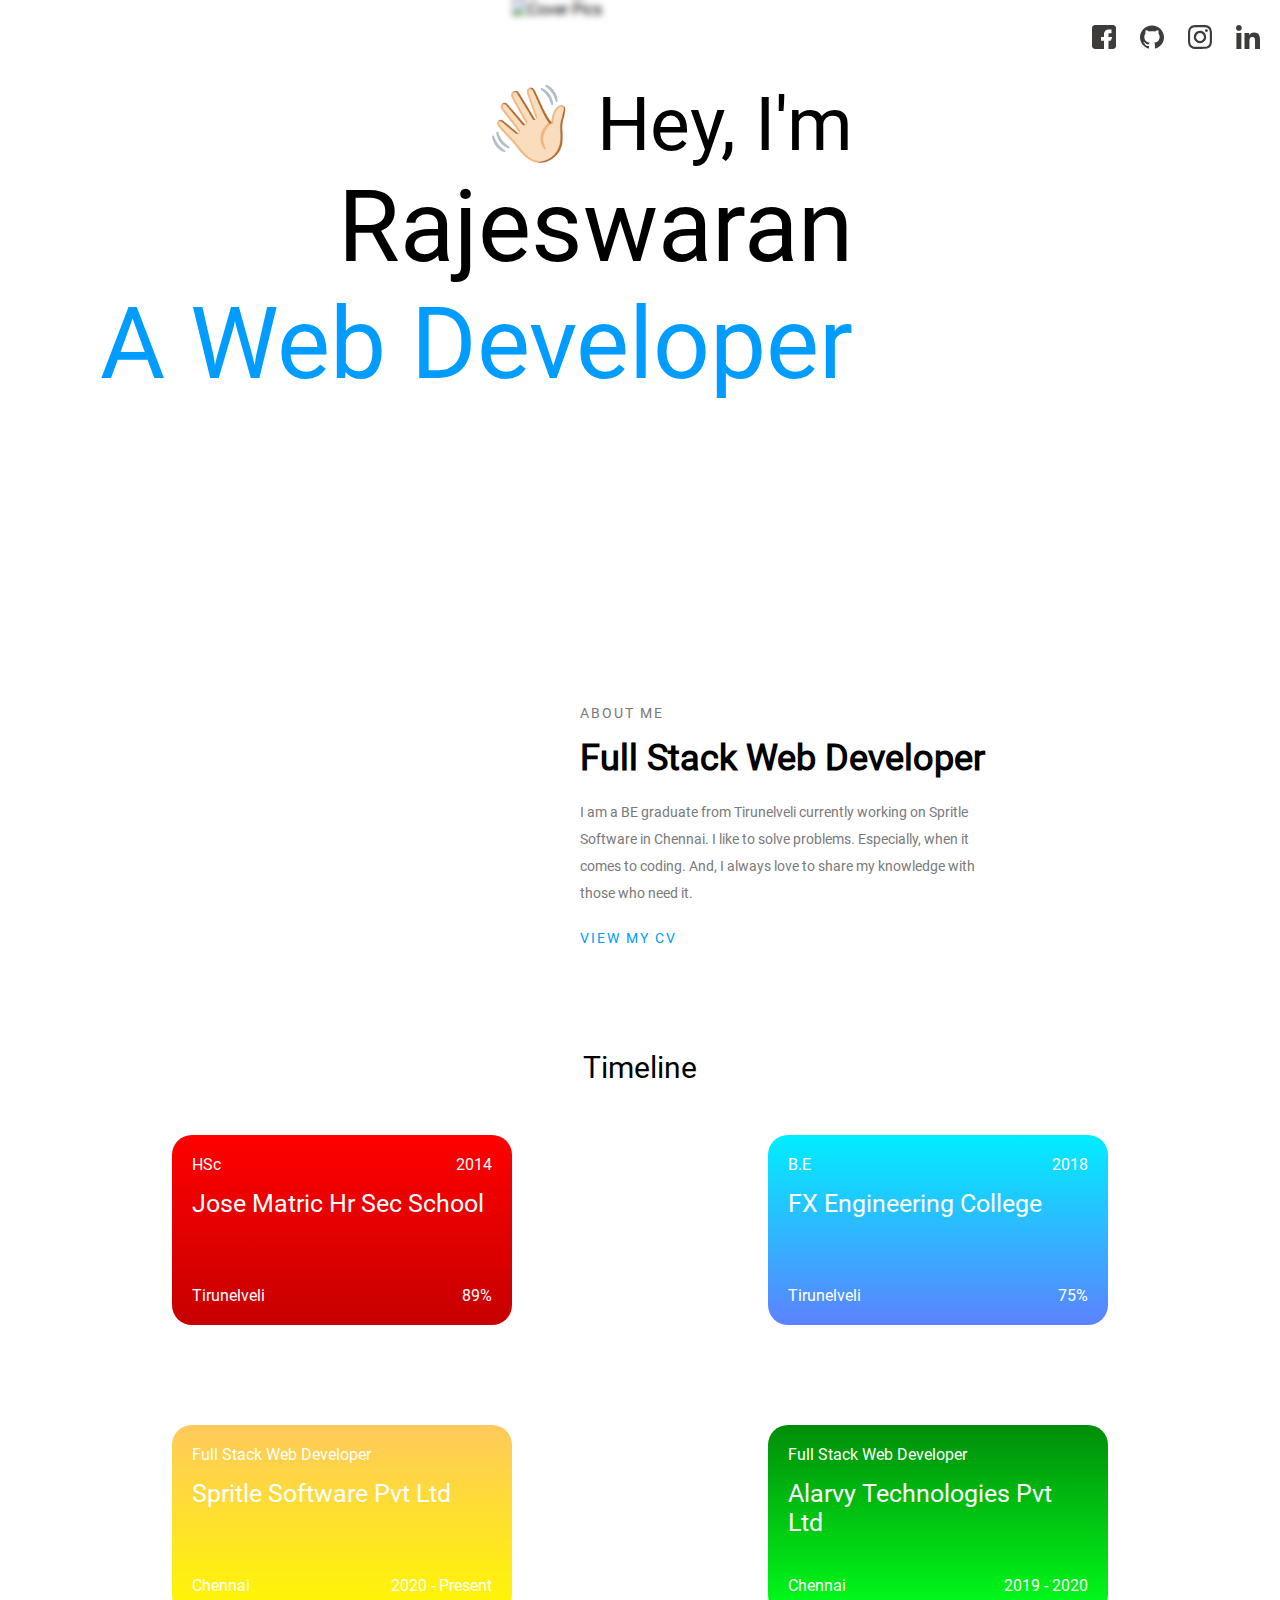
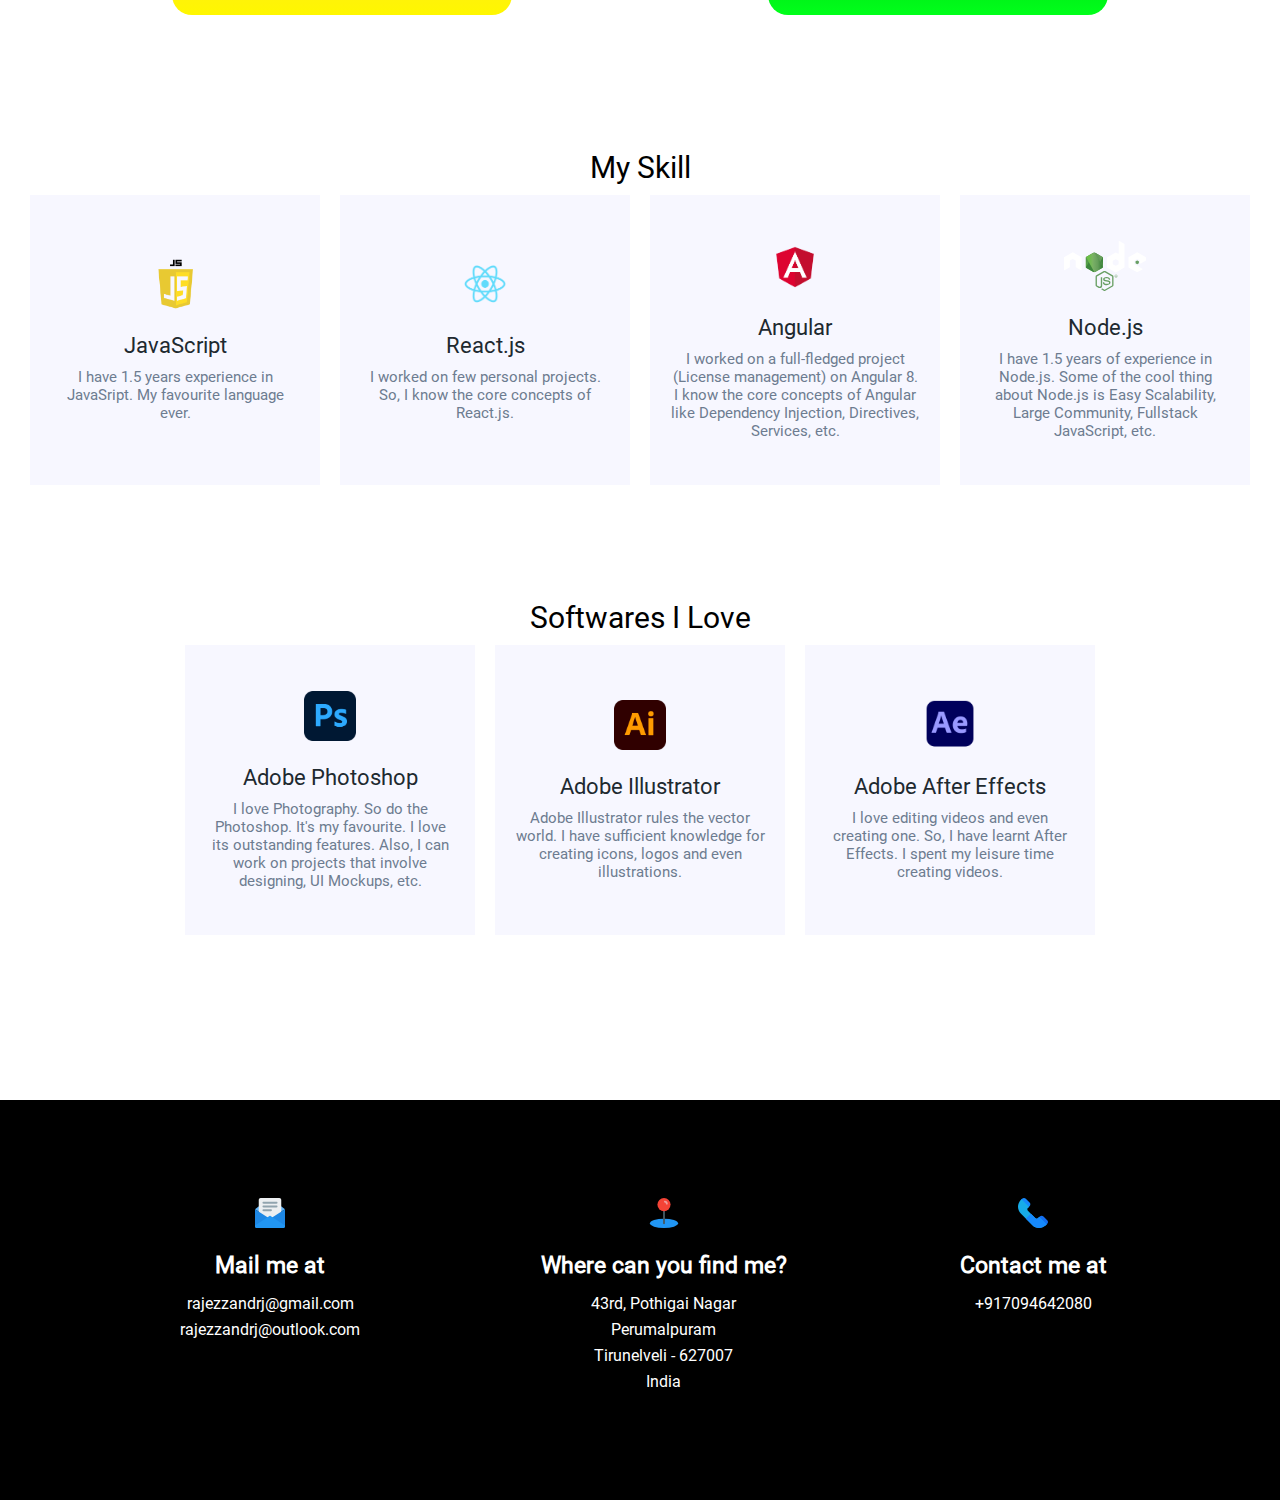
==== commit 9ef1ce77: "Added info section and favicon" ====
--- a/index.html
+++ b/index.html
@@ -6,6 +6,7 @@
 		<meta name="viewport" content="width=device-width, initial-scale=1.0" />
 		<title>Rajeswaran</title>
 		<link rel="stylesheet" href="style.css" />
+		<link rel="shortcut icon" href="assets/png/favicon-2.ico" type="image/x-icon" />
 	</head>
 	<body>
 		<div class="header">
@@ -102,6 +103,33 @@
 		<div class="cover-pics-panel">
 			<img src="assets/profile-pic-web-export-1.png" alt="Cover Pics" />
 		</div>
+
+		<div class="info-panel">
+			<div class="panel-header">About Me</div>
+			<div class="title">Full Stack Web Developer</div>
+			<div class="description">
+				I am a BE graduate from Tirunelveli currently working on Spritle Software in
+				Chennai. I like to solve problems. Especially, when it comes to coding. And, I
+				always love to share my knowledge with those who need it.
+			</div>
+			<a
+				href="https://drive.google.com/file/d/1P435FNVdTc1_PyU3i0ZzLqLykexynMX_/view?usp=sharing"
+				target="_blank"
+			>
+				View My CV
+				<svg
+					xmlns="http://www.w3.org/2000/svg"
+					height="24px"
+					viewBox="0 0 24 24"
+					width="24px"
+				>
+					<path d="M0 0h24v24H0z" fill="none" />
+					<path
+						d="M19 19H5V5h7V3H5c-1.11 0-2 .9-2 2v14c0 1.1.89 2 2 2h14c1.1 0 2-.9 2-2v-7h-2v7zM14 3v2h3.59l-9.83 9.83 1.41 1.41L19 6.41V10h2V3h-7z"
+					/></svg
+			></a>
+		</div>
+
 		<div class="educational-panel">
 			<div class="panel-header">Timeline</div>
 			<div class="card-list">
@@ -240,13 +268,19 @@
 				</div>
 				<div class="column-header">Mail me at</div>
 				<div class="address-panel">
-					<a target="_blank" href="mailto:rajezzandrj@gmail.com"><p>rajezzandrj@gmail.com</p></a>
-					<a target="_blank" href="mailto:rajezzandrj@outlook.com"><p>rajezzandrj@outlook.com</p></a>
+					<a target="_blank" href="mailto:rajezzandrj@gmail.com"
+						><p>rajezzandrj@gmail.com</p></a
+					>
+					<a target="_blank" href="mailto:rajezzandrj@outlook.com"
+						><p>rajezzandrj@outlook.com</p></a
+					>
 				</div>
 			</div>
 			<div class="column">
 				<div class="icon-panel">
-					<a target="_blank" href="https://goo.gl/maps/ozv6hpxwZohZBNrZ7"><img src="assets/svg/location.svg" alt="Pin" /></a>
+					<a target="_blank" href="https://goo.gl/maps/ozv6hpxwZohZBNrZ7"
+						><img src="assets/svg/location.svg" alt="Pin"
+					/></a>
 				</div>
 				<div class="column-header">Where can you find me?</div>
 				<div class="address-panel">
--- a/style.css
+++ b/style.css
@@ -30,6 +30,14 @@
 	backdrop-filter: blur(3px);
 }
 
+.info-panel {
+	position: absolute;
+	top: 700px;
+	width: 425px;
+	right: 275px;
+	/* text-align: justify; */
+}
+
 .title-panel {
 	position: absolute;
 	font-size: 100px;
@@ -37,6 +45,22 @@
 	margin-left: 100px;
 }
 
+.educational-panel {
+	position: absolute;
+	top: 1050px;
+}
+
+.skill-panel {
+	position: absolute;
+	top: 1750px;
+	width: 100%;
+}
+.software-panel {
+	position: absolute;
+	top: 2200px;
+	width: 100%;
+}
+
 .title-panel .decorative-font {
 	font-family: Chantelli_Antiqua;
 }
@@ -49,7 +73,7 @@
 .card {
 	width: 300px;
 	height: 150px;
-	margin: 50px 82px;
+	margin: 50px 85px;
 	padding: 20px;
 	border-radius: 20px;
 	display: flex;
@@ -76,15 +100,11 @@
 	float: right !important;
 }
 
-.educational-panel {
-	position: absolute;
-	top: 650px;
-}
 
 .panel-header {
 	font-size: 30px;
 	color: #000000;
-	margin-bottom: 20px;
+	/* margin-bottom: 3px; */
 	text-align: center;
 }
 
@@ -172,17 +192,6 @@
 
 .icon-header img {
 	height: 50px;
-}
-
-.skill-panel {
-	position: absolute;
-	top: 1328px;
-	width: 100%;
-}
-.software-panel {
-	position: absolute;
-	top: 1778px;
-	width: 100%;
 }
 
 .section-panel {
@@ -210,6 +219,7 @@
 
 body {
 	overflow-x: hidden;
+	margin: 0px;
 }
 
 .icon-header {
@@ -220,10 +230,12 @@
 	font-size: 22px;
 	font-weight: 500;
 	margin-bottom: 10px;
+	color: #20292f;
 }
 
 .section .description {
 	font-size: 15px;
+	color: #6d7c90;
 }
 
 .section:hover {
@@ -233,7 +245,7 @@
 
 .footer {
 	position: absolute;
-	top: 2210px;
+	top: 2700px;
 	width: 100%;
 	height: 400px;
 	background-color: black;
@@ -277,3 +289,63 @@
 .footer a:hover {
 	color: #8d8d8d;
 }
+
+.section:hover .title, .section:hover .description {
+    color: white;
+}
+.info-panel .panel-header {
+    text-align: inherit;
+    text-transform: uppercase;
+    letter-spacing: 2px;
+    font-weight: 500;
+    font-size: 14px;
+    line-height: 27px;
+    color: #797979;
+}
+
+.info-panel .title {
+    font-size: 36px;
+    font-weight: 700;
+    line-height: 42px;
+    margin-bottom: 20px;
+    margin-top: 10px;
+    text-transform: capitalize;
+}
+
+.info-panel .description {
+    margin-top: 0;
+    margin-bottom: 1rem;
+    font-size: 14px;
+    line-height: 27px;
+    font-weight: 300;
+    color: #797979;
+}
+
+.info-panel a {
+    text-decoration: none;
+    color: #009cff;
+    text-transform: uppercase;
+    letter-spacing: 2px;
+    font-weight: 500;
+    font-size: 14px;
+    line-height: 27px;
+    transition: color 0.3s ease;
+}
+
+.info-panel a:hover {
+    color: #0075bf;
+}
+
+.info-panel a svg {
+    height: 20px;
+    width: auto;
+    fill: #009cff;
+    opacity: 0;
+    transform: translateY(4px) scale(0.9);
+}
+
+.info-panel a:hover svg {
+    fill: #0075bf;
+    opacity: 1;
+    transform: translateY(4px) scale(0.9);
+}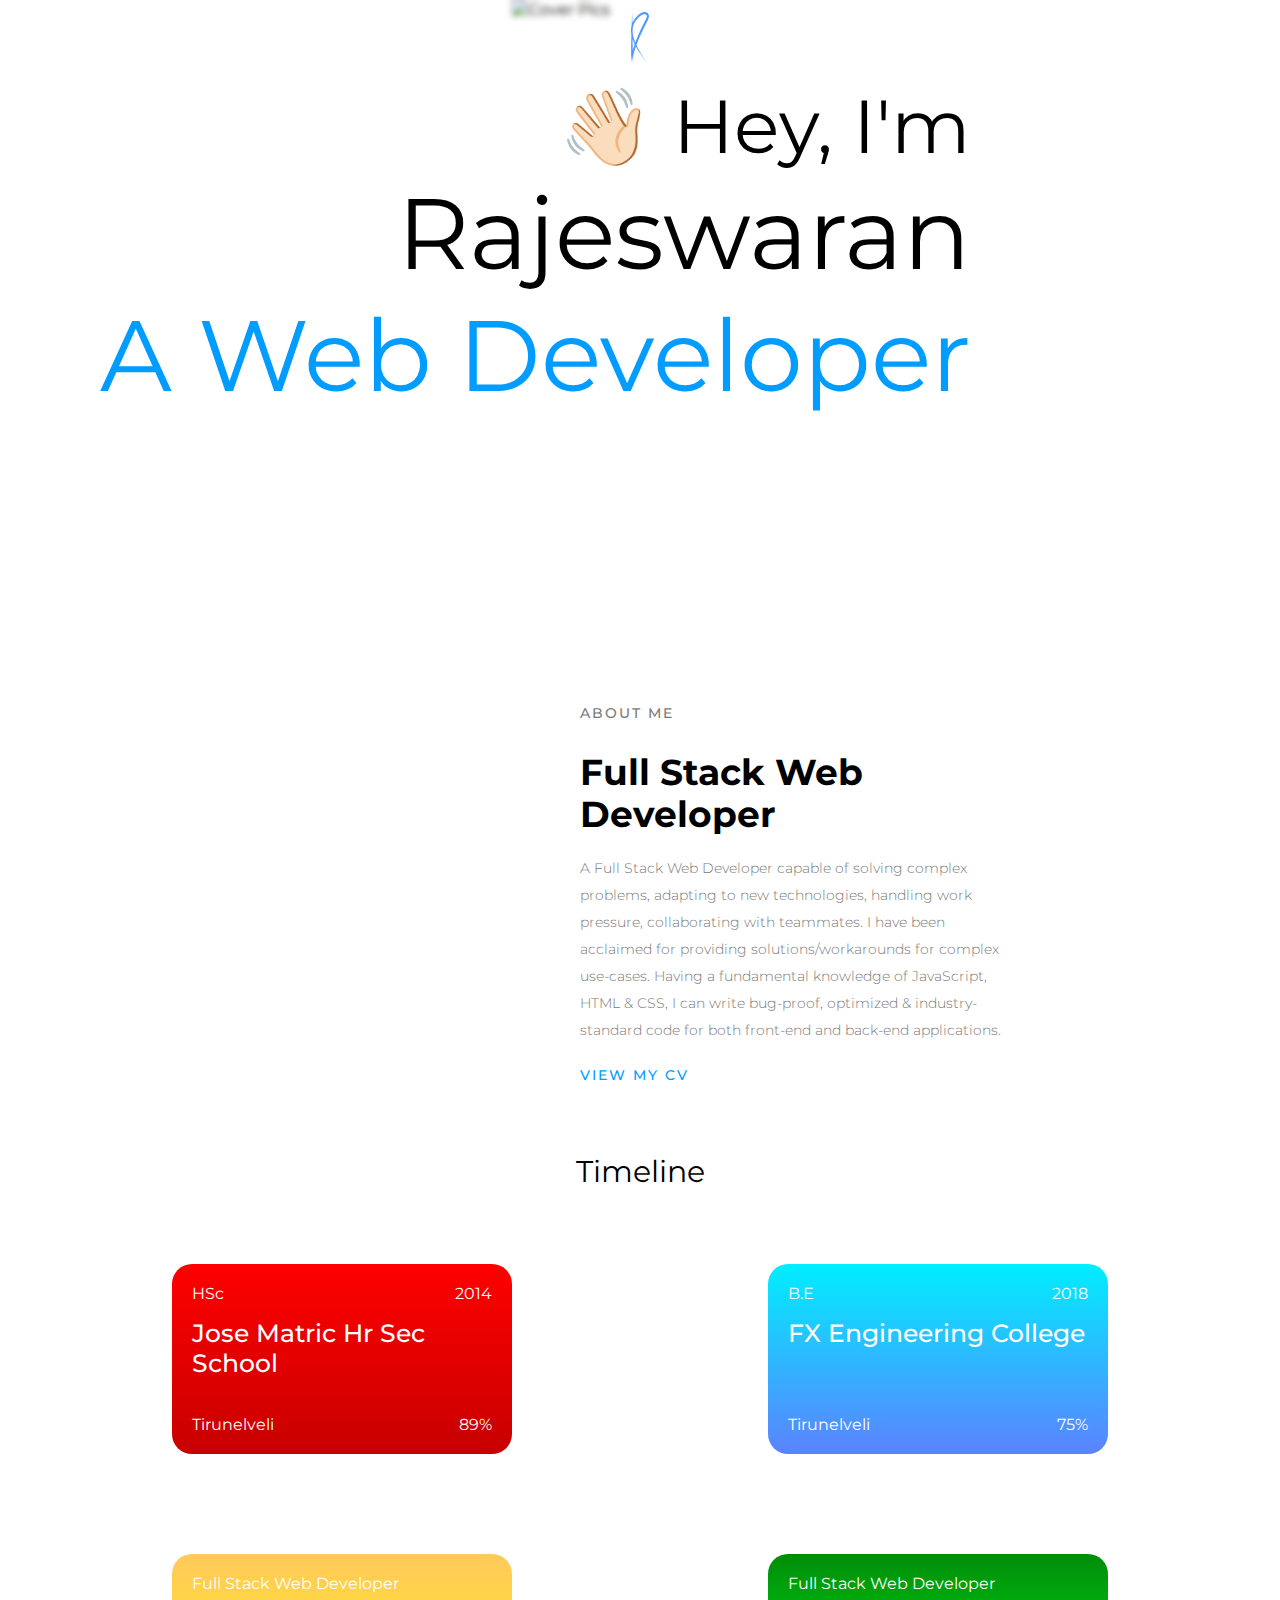
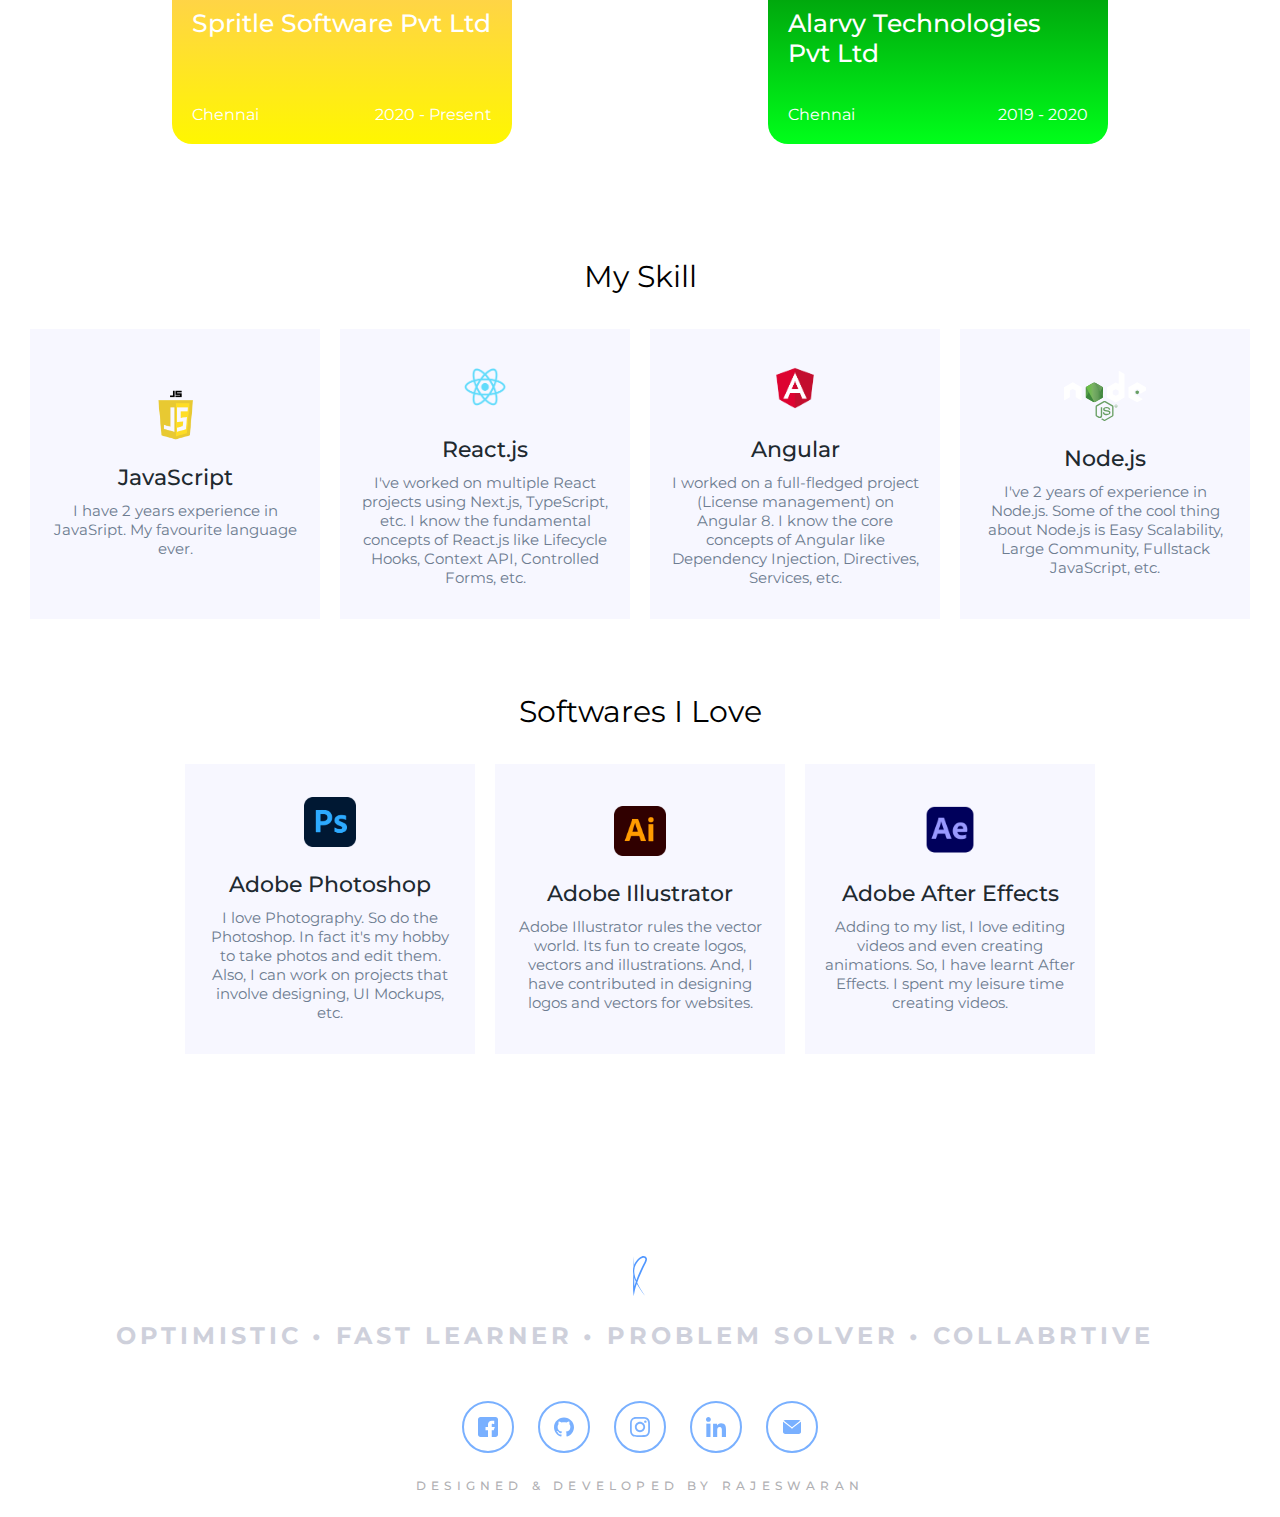
==== commit a31c2474: "Updated the Page design" ====
--- a/index.html
+++ b/index.html
@@ -7,92 +7,32 @@
 		<title>Rajeswaran</title>
 		<link rel="stylesheet" href="style.css" />
 		<link rel="shortcut icon" href="assets/png/favicon-2.ico" type="image/x-icon" />
+
+		<!-- Google Font -->
+		<link rel="preconnect" href="https://fonts.googleapis.com" />
+		<link rel="preconnect" href="https://fonts.gstatic.com" crossorigin />
+		<link
+			href="https://fonts.googleapis.com/css2?family=Montserrat:ital,wght@0,400;0,500;0,600;0,700;1,400;1,500;1,600;1,700&display=swap"
+			rel="stylesheet"
+		/>
+
+		<!-- Global site tag (gtag.js) - Google Analytics -->
+		<script async src="https://www.googletagmanager.com/gtag/js?id=G-69GGP74GH2"></script>
+		<script>
+			window.dataLayer = window.dataLayer || []
+			function gtag() {
+				dataLayer.push(arguments)
+			}
+			gtag("js", new Date())
+
+			gtag("config", "G-69GGP74GH2")
+		</script>
 	</head>
 	<body>
 		<div class="header">
-			<div class="link-section float-right">
-				<a class="icon-link" href="https://www.facebook.com/rajezz.raj.92/" target="_blank"
-					><svg
-						id="Bold"
-						enable-background="new 0 0 24 24"
-						height="24"
-						viewBox="0 0 24 24"
-						width="24"
-						xmlns="http://www.w3.org/2000/svg"
-					>
-						<path
-							class="icon-path facebook-icon-path"
-							d="m3 24h9v-8.25h-3v-3.75h3v-3c0-2.486 2.014-4.5 4.5-4.5h3v3.75h-1.5c-.828 0-1.5-.078-1.5.75v3h3.75l-1.5 3.75h-2.25v8.25h4.5c1.654 0 3-1.346 3-3v-18c0-1.655-1.346-3-3-3h-18c-1.655 0-3 1.345-3 3v18c0 1.654 1.345 3 3 3z"
-						/>
-					</svg>
-				</a>
-				<a class="icon-link" href="https://github.com/rajezz" target="_blank">
-					<svg
-						id="Bold"
-						enable-background="new 0 0 24 24"
-						height="24"
-						viewBox="0 0 24 24"
-						width="24"
-						xmlns="http://www.w3.org/2000/svg"
-					>
-						<path
-							class="icon-path github-icon-path"
-							d="m12 .5c-6.63 0-12 5.28-12 11.792 0 5.211 3.438 9.63 8.205 11.188.6.111.82-.254.82-.567 0-.28-.01-1.022-.015-2.005-3.338.711-4.042-1.582-4.042-1.582-.546-1.361-1.335-1.725-1.335-1.725-1.087-.731.084-.716.084-.716 1.205.082 1.838 1.215 1.838 1.215 1.07 1.803 2.809 1.282 3.495.981.108-.763.417-1.282.76-1.577-2.665-.295-5.466-1.309-5.466-5.827 0-1.287.465-2.339 1.235-3.164-.135-.298-.54-1.497.105-3.121 0 0 1.005-.316 3.3 1.209.96-.262 1.98-.392 3-.398 1.02.006 2.04.136 3 .398 2.28-1.525 3.285-1.209 3.285-1.209.645 1.624.24 2.823.12 3.121.765.825 1.23 1.877 1.23 3.164 0 4.53-2.805 5.527-5.475 5.817.42.354.81 1.077.81 2.182 0 1.578-.015 2.846-.015 3.229 0 .309.21.678.825.56 4.801-1.548 8.236-5.97 8.236-11.173 0-6.512-5.373-11.792-12-11.792z"
-						/>
-					</svg>
-				</a>
-				<a class="icon-link" href="https://www.instagram.com/rajezzz_rj/" target="_blank"
-					><svg
-						id="Bold"
-						enable-background="new 0 0 24 24"
-						height="24"
-						viewBox="0 0 24 24"
-						width="24"
-						xmlns="http://www.w3.org/2000/svg"
-					>
-						<path
-							class="icon-path instagram-icon-path"
-							d="m12.004 5.838c-3.403 0-6.158 2.758-6.158 6.158 0 3.403 2.758 6.158 6.158 6.158 3.403 0 6.158-2.758 6.158-6.158 0-3.403-2.758-6.158-6.158-6.158zm0 10.155c-2.209 0-3.997-1.789-3.997-3.997s1.789-3.997 3.997-3.997 3.997 1.789 3.997 3.997c.001 2.208-1.788 3.997-3.997 3.997z"
-						/>
-						<path
-							class="icon-path instagram-icon-path"
-							d="m16.948.076c-2.208-.103-7.677-.098-9.887 0-1.942.091-3.655.56-5.036 1.941-2.308 2.308-2.013 5.418-2.013 9.979 0 4.668-.26 7.706 2.013 9.979 2.317 2.316 5.472 2.013 9.979 2.013 4.624 0 6.22.003 7.855-.63 2.223-.863 3.901-2.85 4.065-6.419.104-2.209.098-7.677 0-9.887-.198-4.213-2.459-6.768-6.976-6.976zm3.495 20.372c-1.513 1.513-3.612 1.378-8.468 1.378-5 0-7.005.074-8.468-1.393-1.685-1.677-1.38-4.37-1.38-8.453 0-5.525-.567-9.504 4.978-9.788 1.274-.045 1.649-.06 4.856-.06l.045.03c5.329 0 9.51-.558 9.761 4.986.057 1.265.07 1.645.07 4.847-.001 4.942.093 6.959-1.394 8.453z"
-						/>
-						<circle
-							class="icon-path instagram-icon-path"
-							cx="18.406"
-							cy="5.595"
-							r="1.439"
-						/>
-					</svg>
-				</a>
-				<a
-					class="icon-link"
-					href="https://www.linkedin.com/in/rajeswaran-a-b654a4157/"
-					target="_blank"
-					><svg
-						id="Bold"
-						enable-background="new 0 0 24 24"
-						height="24"
-						viewBox="0 0 24 24"
-						width="24"
-						xmlns="http://www.w3.org/2000/svg"
-					>
-						<path
-							class="icon-path linkedin-icon-path"
-							d="m23.994 24v-.001h.006v-8.802c0-4.306-.927-7.623-5.961-7.623-2.42 0-4.044 1.328-4.707 2.587h-.07v-2.185h-4.773v16.023h4.97v-7.934c0-2.089.396-4.109 2.983-4.109 2.549 0 2.587 2.384 2.587 4.243v7.801z"
-						/>
-						<path
-							class="icon-path linkedin-icon-path"
-							d="m.396 7.977h4.976v16.023h-4.976z"
-						/>
-						<path
-							class="icon-path linkedin-icon-path"
-							d="m2.882 0c-1.591 0-2.882 1.291-2.882 2.882s1.291 2.909 2.882 2.909 2.882-1.318 2.882-2.909c-.001-1.591-1.292-2.882-2.882-2.882z"
-						/>
-					</svg>
-				</a>
-			</div>
+			<a class="header-logo" href="/">
+				<img src="assets/svg/logo.svg" height="50px" width="auto" alt="Logo" />
+			</a>
 		</div>
 		<div class="title-panel">
 			<div class="row-1 t-s-75 align-right">👋🏻 Hey, I'm</div>
@@ -104,201 +44,304 @@
 			<img src="assets/profile-pic-web-export-1.png" alt="Cover Pics" />
 		</div>
 
-		<div class="info-panel">
-			<div class="panel-header">About Me</div>
-			<div class="title">Full Stack Web Developer</div>
-			<div class="description">
-				I am a BE graduate from Tirunelveli currently working on Spritle Software in
-				Chennai. I like to solve problems. Especially, when it comes to coding. And, I
-				always love to share my knowledge with those who need it.
+		<div class="divider"></div>
+		<div class="main-content">
+			<div class="wrapper-info-panel">
+				<div class="info-panel">
+					<div class="panel-header">About Me</div>
+					<div class="title">Full Stack Web Developer</div>
+					<div class="description">
+						A Full Stack Web Developer capable of solving complex problems, adapting to
+						new technologies, handling work pressure, collaborating with teammates. I
+						have been acclaimed for providing solutions/workarounds for complex
+						use-cases. Having a fundamental knowledge of JavaScript, HTML & CSS, I can
+						write bug-proof, optimized & industry-standard code for both front-end and
+						back-end applications.
+					</div>
+					<a href="Resume.pdf" target="_blank">
+						View My CV
+						<svg
+							xmlns="http://www.w3.org/2000/svg"
+							height="24px"
+							viewBox="0 0 24 24"
+							width="24px"
+						>
+							<path d="M0 0h24v24H0z" fill="none" />
+							<path
+								d="M19 19H5V5h7V3H5c-1.11 0-2 .9-2 2v14c0 1.1.89 2 2 2h14c1.1 0 2-.9 2-2v-7h-2v7zM14 3v2h3.59l-9.83 9.83 1.41 1.41L19 6.41V10h2V3h-7z"
+							/>
+						</svg>
+					</a>
+				</div>
 			</div>
-			<a
-				href="https://drive.google.com/file/d/1P435FNVdTc1_PyU3i0ZzLqLykexynMX_/view?usp=sharing"
-				target="_blank"
-			>
-				View My CV
-				<svg
-					xmlns="http://www.w3.org/2000/svg"
-					height="24px"
-					viewBox="0 0 24 24"
-					width="24px"
-				>
-					<path d="M0 0h24v24H0z" fill="none" />
-					<path
-						d="M19 19H5V5h7V3H5c-1.11 0-2 .9-2 2v14c0 1.1.89 2 2 2h14c1.1 0 2-.9 2-2v-7h-2v7zM14 3v2h3.59l-9.83 9.83 1.41 1.41L19 6.41V10h2V3h-7z"
-					/></svg
-			></a>
-		</div>
-
-		<div class="educational-panel">
-			<div class="panel-header">Timeline</div>
-			<div class="card-list">
-				<div class="card red-gradient">
-					<div class="row">
-						<div class="card-header">HSc</div>
-						<div class="card-header float-right">2014</div>
-						<div class="card-title">Jose Matric Hr Sec School</div>
-					</div>
-					<div class="row">
-						<div class="card-footer">Tirunelveli</div>
-						<div class="card-footer float-right">89%</div>
-					</div>
-				</div>
-				<div class="card blue-gradient">
-					<div class="row">
-						<div class="card-header">B.E</div>
-						<div class="card-header float-right">2018</div>
-						<div class="card-title">FX Engineering College</div>
-					</div>
-					<div class="row">
-						<div class="card-footer">Tirunelveli</div>
-						<div class="card-footer float-right">75%</div>
-					</div>
-				</div>
-				<div class="card yellow-gradient">
-					<div class="row">
-						<div class="card-header">Full Stack Web Developer</div>
-						<div class="card-title">Spritle Software Pvt Ltd</div>
-					</div>
-					<div class="row">
-						<div class="card-footer">Chennai</div>
-						<div class="card-header float-right">2020 - Present</div>
-					</div>
-				</div>
-				<div class="card green-gradient">
-					<div class="row">
-						<div class="card-header">Full Stack Web Developer</div>
-						<div class="card-title">Alarvy Technologies Pvt Ltd</div>
-					</div>
-					<div class="row">
-						<div class="card-footer">Chennai</div>
-						<div class="card-header float-right">2019 - 2020</div>
+
+			<div class="educational-panel">
+				<div class="panel-header">Timeline</div>
+				<div class="card-list">
+					<div class="card red-gradient">
+						<div class="row">
+							<div class="card-header">HSc</div>
+							<div class="card-header float-right">2014</div>
+							<div class="card-title">Jose Matric Hr Sec School</div>
+						</div>
+						<div class="row">
+							<div class="card-footer">Tirunelveli</div>
+							<div class="card-footer float-right">89%</div>
+						</div>
+					</div>
+					<div class="card blue-gradient">
+						<div class="row">
+							<div class="card-header">B.E</div>
+							<div class="card-header float-right">2018</div>
+							<div class="card-title">FX Engineering College</div>
+						</div>
+						<div class="row">
+							<div class="card-footer">Tirunelveli</div>
+							<div class="card-footer float-right">75%</div>
+						</div>
+					</div>
+					<div class="card yellow-gradient">
+						<div class="row">
+							<div class="card-header">Full Stack Web Developer</div>
+							<div class="card-title">Spritle Software Pvt Ltd</div>
+						</div>
+						<div class="row">
+							<div class="card-footer">Chennai</div>
+							<div class="card-header float-right">2020 - Present</div>
+						</div>
+					</div>
+					<div class="card green-gradient">
+						<div class="row">
+							<div class="card-header">Full Stack Web Developer</div>
+							<div class="card-title">Alarvy Technologies Pvt Ltd</div>
+						</div>
+						<div class="row">
+							<div class="card-footer">Chennai</div>
+							<div class="card-header float-right">2019 - 2020</div>
+						</div>
 					</div>
 				</div>
 			</div>
-		</div>
-
-		<div class="skill-panel">
-			<div class="panel-header">My Skill</div>
-			<div class="section-panel">
-				<div class="section">
-					<div class="icon-header">
-						<img src="assets/png/javascript.png" alt="Js" />
-					</div>
-					<div class="title">JavaScript</div>
-					<div class="description">
-						I have 1.5 years experience in JavaSript. My favourite language ever.
-					</div>
-				</div>
-				<div class="section">
-					<div class="icon-header">
-						<img src="assets/png/reactjs.png" alt="React.js" />
-					</div>
-					<div class="title">React.js</div>
-					<div class="description">
-						I worked on few personal projects. So, I know the core concepts of React.js.
-					</div>
-				</div>
-				<div class="section">
-					<div class="icon-header">
-						<img src="assets/png/angular.png" alt="Angular" />
-					</div>
-					<div class="title">Angular</div>
-					<div class="description">
-						I worked on a full-fledged project (License management) on Angular 8. I know
-						the core concepts of Angular like Dependency Injection, Directives,
-						Services, etc.
-					</div>
-				</div>
-				<div class="section">
-					<div class="icon-header">
-						<img src="assets/svg/nodejs.svg" alt="Node.js" />
-					</div>
-					<div class="title">Node.js</div>
-					<div class="description">
-						I have 1.5 years of experience in Node.js. Some of the cool thing about
-						Node.js is Easy Scalability, Large Community, Fullstack JavaScript, etc.
+
+			<div class="skill-panel">
+				<div class="panel-header">My Skill</div>
+				<div class="section-panel">
+					<div class="section">
+						<div class="icon-header">
+							<img src="assets/png/javascript.png" alt="Js" />
+						</div>
+						<div class="title">JavaScript</div>
+						<div class="description">
+							I have 2 years experience in JavaSript. My favourite language ever.
+						</div>
+					</div>
+					<div class="section">
+						<div class="icon-header">
+							<img src="assets/png/reactjs.png" alt="React.js" />
+						</div>
+						<div class="title">React.js</div>
+						<div class="description">
+							I've worked on multiple React projects using Next.js, TypeScript, etc. I
+							know the fundamental concepts of React.js like Lifecycle Hooks, Context
+							API, Controlled Forms, etc.
+						</div>
+					</div>
+					<div class="section">
+						<div class="icon-header">
+							<img src="assets/png/angular.png" alt="Angular" />
+						</div>
+						<div class="title">Angular</div>
+						<div class="description">
+							I worked on a full-fledged project (License management) on Angular 8. I
+							know the core concepts of Angular like Dependency Injection, Directives,
+							Services, etc.
+						</div>
+					</div>
+					<div class="section">
+						<div class="icon-header">
+							<img src="assets/svg/nodejs.svg" alt="Node.js" />
+						</div>
+						<div class="title">Node.js</div>
+						<div class="description">
+							I've 2 years of experience in Node.js. Some of the cool thing about
+							Node.js is Easy Scalability, Large Community, Fullstack JavaScript, etc.
+						</div>
 					</div>
 				</div>
 			</div>
-		</div>
-
-		<div class="software-panel">
-			<div class="panel-header">Softwares I Love</div>
-			<div class="section-panel">
-				<div class="section">
-					<div class="icon-header">
-						<img src="assets/png/photoshop.png" alt="Adobe Photoshop" />
-					</div>
-					<div class="title">Adobe Photoshop</div>
-					<div class="description">
-						I love Photography. So do the Photoshop. It's my favourite. I love its
-						outstanding features. Also, I can work on projects that involve designing,
-						UI Mockups, etc.
-					</div>
-				</div>
-				<div class="section">
-					<div class="icon-header">
-						<img src="assets/png/illustrator.png" alt="Adobe Illustrator" />
-					</div>
-					<div class="title">Adobe Illustrator</div>
-					<div class="description">
-						Adobe Illustrator rules the vector world. I have sufficient knowledge for
-						creating icons, logos and even illustrations.
-					</div>
-				</div>
-				<div class="section">
-					<div class="icon-header">
-						<img src="assets/png/aftereffects.png" alt="Adobe After Effects" />
-					</div>
-					<div class="title">Adobe After Effects</div>
-					<div class="description">
-						I love editing videos and even creating one. So, I have learnt After
-						Effects. I spent my leisure time creating videos.
+
+			<div class="software-panel">
+				<div class="panel-header">Softwares I Love</div>
+				<div class="section-panel">
+					<div class="section">
+						<div class="icon-header">
+							<img src="assets/png/photoshop.png" alt="Adobe Photoshop" />
+						</div>
+						<div class="title">Adobe Photoshop</div>
+						<div class="description">
+							I love Photography. So do the Photoshop. In fact it's my hobby to take
+							photos and edit them. Also, I can work on projects that involve
+							designing, UI Mockups, etc.
+						</div>
+					</div>
+					<div class="section">
+						<div class="icon-header">
+							<img src="assets/png/illustrator.png" alt="Adobe Illustrator" />
+						</div>
+						<div class="title">Adobe Illustrator</div>
+						<div class="description">
+							Adobe Illustrator rules the vector world. Its fun to create logos,
+							vectors and illustrations. And, I have contributed in designing logos
+							and vectors for websites.
+						</div>
+					</div>
+					<div class="section">
+						<div class="icon-header">
+							<img src="assets/png/aftereffects.png" alt="Adobe After Effects" />
+						</div>
+						<div class="title">Adobe After Effects</div>
+						<div class="description">
+							Adding to my list, I love editing videos and even creating animations.
+							So, I have learnt After Effects. I spent my leisure time creating
+							videos.
+						</div>
 					</div>
 				</div>
 			</div>
-		</div>
-
-		<!-- footer -->
-		<div class="footer">
-			<div class="column">
-				<div class="icon-panel">
-					<img src="assets/svg/email.svg" alt="Pin" />
-				</div>
-				<div class="column-header">Mail me at</div>
-				<div class="address-panel">
-					<a target="_blank" href="mailto:rajezzandrj@gmail.com"
-						><p>rajezzandrj@gmail.com</p></a
+
+			<!-- footer -->
+			<footer class="footer">
+				<img src="assets/svg/logo.svg" height="40px" width="auto" alt="Logo" />
+				<div class="summary">
+					<span class="skill">Optimistic</span>
+					<span class="skill">Fast learner</span>
+					<span class="skill">Problem solver</span>
+					<span class="skill">Collabrtive</span>
+				</div>
+				<nav>
+					<a
+						class="icon-link"
+						href="https://www.facebook.com/rajezz.raj.92/"
+						target="_blank"
+						><svg
+							id="Bold"
+							enable-background="new 0 0 24 24"
+							height="24"
+							viewBox="0 0 24 24"
+							width="24"
+							xmlns="http://www.w3.org/2000/svg"
+						>
+							<path
+								class="icon-path facebook-icon-path"
+								d="m3 24h9v-8.25h-3v-3.75h3v-3c0-2.486 2.014-4.5 4.5-4.5h3v3.75h-1.5c-.828 0-1.5-.078-1.5.75v3h3.75l-1.5 3.75h-2.25v8.25h4.5c1.654 0 3-1.346 3-3v-18c0-1.655-1.346-3-3-3h-18c-1.655 0-3 1.345-3 3v18c0 1.654 1.345 3 3 3z"
+							/>
+						</svg>
+					</a>
+					<a class="icon-link" href="https://github.com/rajezz" target="_blank">
+						<svg
+							id="Bold"
+							enable-background="new 0 0 24 24"
+							height="24"
+							viewBox="0 0 24 24"
+							width="24"
+							xmlns="http://www.w3.org/2000/svg"
+						>
+							<path
+								class="icon-path github-icon-path"
+								d="m12 .5c-6.63 0-12 5.28-12 11.792 0 5.211 3.438 9.63 8.205 11.188.6.111.82-.254.82-.567 0-.28-.01-1.022-.015-2.005-3.338.711-4.042-1.582-4.042-1.582-.546-1.361-1.335-1.725-1.335-1.725-1.087-.731.084-.716.084-.716 1.205.082 1.838 1.215 1.838 1.215 1.07 1.803 2.809 1.282 3.495.981.108-.763.417-1.282.76-1.577-2.665-.295-5.466-1.309-5.466-5.827 0-1.287.465-2.339 1.235-3.164-.135-.298-.54-1.497.105-3.121 0 0 1.005-.316 3.3 1.209.96-.262 1.98-.392 3-.398 1.02.006 2.04.136 3 .398 2.28-1.525 3.285-1.209 3.285-1.209.645 1.624.24 2.823.12 3.121.765.825 1.23 1.877 1.23 3.164 0 4.53-2.805 5.527-5.475 5.817.42.354.81 1.077.81 2.182 0 1.578-.015 2.846-.015 3.229 0 .309.21.678.825.56 4.801-1.548 8.236-5.97 8.236-11.173 0-6.512-5.373-11.792-12-11.792z"
+							/>
+						</svg>
+					</a>
+					<a
+						class="icon-link"
+						href="https://www.instagram.com/rajezzz_rj/"
+						target="_blank"
+						><svg
+							id="Bold"
+							enable-background="new 0 0 24 24"
+							height="24"
+							viewBox="0 0 24 24"
+							width="24"
+							xmlns="http://www.w3.org/2000/svg"
+						>
+							<path
+								class="icon-path instagram-icon-path"
+								d="m12.004 5.838c-3.403 0-6.158 2.758-6.158 6.158 0 3.403 2.758 6.158 6.158 6.158 3.403 0 6.158-2.758 6.158-6.158 0-3.403-2.758-6.158-6.158-6.158zm0 10.155c-2.209 0-3.997-1.789-3.997-3.997s1.789-3.997 3.997-3.997 3.997 1.789 3.997 3.997c.001 2.208-1.788 3.997-3.997 3.997z"
+							/>
+							<path
+								class="icon-path instagram-icon-path"
+								d="m16.948.076c-2.208-.103-7.677-.098-9.887 0-1.942.091-3.655.56-5.036 1.941-2.308 2.308-2.013 5.418-2.013 9.979 0 4.668-.26 7.706 2.013 9.979 2.317 2.316 5.472 2.013 9.979 2.013 4.624 0 6.22.003 7.855-.63 2.223-.863 3.901-2.85 4.065-6.419.104-2.209.098-7.677 0-9.887-.198-4.213-2.459-6.768-6.976-6.976zm3.495 20.372c-1.513 1.513-3.612 1.378-8.468 1.378-5 0-7.005.074-8.468-1.393-1.685-1.677-1.38-4.37-1.38-8.453 0-5.525-.567-9.504 4.978-9.788 1.274-.045 1.649-.06 4.856-.06l.045.03c5.329 0 9.51-.558 9.761 4.986.057 1.265.07 1.645.07 4.847-.001 4.942.093 6.959-1.394 8.453z"
+							/>
+							<circle
+								class="icon-path instagram-icon-path"
+								cx="18.406"
+								cy="5.595"
+								r="1.439"
+							/>
+						</svg>
+					</a>
+					<a
+						class="icon-link"
+						href="https://www.linkedin.com/in/rajeswaran-a-b654a4157/"
+						target="_blank"
 					>
-					<a target="_blank" href="mailto:rajezzandrj@outlook.com"
-						><p>rajezzandrj@outlook.com</p></a
-					>
-				</div>
-			</div>
-			<div class="column">
-				<div class="icon-panel">
-					<a target="_blank" href="https://goo.gl/maps/ozv6hpxwZohZBNrZ7"
-						><img src="assets/svg/location.svg" alt="Pin"
-					/></a>
-				</div>
-				<div class="column-header">Where can you find me?</div>
-				<div class="address-panel">
-					<p>43rd, Pothigai Nagar</p>
-					<p>Perumalpuram</p>
-					<p>Tirunelveli - 627007</p>
-					<p>India</p>
-				</div>
-			</div>
-			<div class="column">
-				<div class="icon-panel">
-					<img src="assets/svg/telephone.svg" alt="Pin" />
-				</div>
-				<div class="column-header">Contact me at</div>
-				<div class="address-panel">
-					<a target="_blank" href="tel:+917094642080"><p>+917094642080</p></a>
-				</div>
-			</div>
+						<svg
+							id="Bold"
+							enable-background="new 0 0 24 24"
+							height="24"
+							viewBox="0 0 24 24"
+							width="24"
+							xmlns="http://www.w3.org/2000/svg"
+						>
+							<path
+								class="icon-path linkedin-icon-path"
+								d="m23.994 24v-.001h.006v-8.802c0-4.306-.927-7.623-5.961-7.623-2.42 0-4.044 1.328-4.707 2.587h-.07v-2.185h-4.773v16.023h4.97v-7.934c0-2.089.396-4.109 2.983-4.109 2.549 0 2.587 2.384 2.587 4.243v7.801z"
+							/>
+							<path
+								class="icon-path linkedin-icon-path"
+								d="m.396 7.977h4.976v16.023h-4.976z"
+							/>
+							<path
+								class="icon-path linkedin-icon-path"
+								d="m2.882 0c-1.591 0-2.882 1.291-2.882 2.882s1.291 2.909 2.882 2.909 2.882-1.318 2.882-2.909c-.001-1.591-1.292-2.882-2.882-2.882z"
+							/>
+						</svg>
+					</a>
+					<a class="icon-link" href="mailto:rajezzandrj@gmail.com" target="_blank">
+						<svg
+							xmlns="http://www.w3.org/2000/svg"
+							fill="currentColor"
+							width="24"
+							height="24"
+							viewBox="0 0 34 27"
+						>
+							<path
+								class="icon-path"
+								d="M28.5 25.6H5.5C3.4 25.6 1.70001 23.8929 1.70001 21.7841V5.41592C1.70001 3.30714 3.4 1.59998 5.5 1.59998H28.5C30.6 1.59998 32.3 3.30714 32.3 5.41592V21.7841C32.4 23.8929 30.6 25.6 28.5 25.6Z"
+							></path>
+							<path
+								d="M17 14.9557L2.60001 3.60834"
+								stroke="#fff"
+								stroke-linecap="round"
+								stroke-linejoin="round"
+								stroke-miterlimit="10"
+								stroke-width="2"
+							></path>
+							<path
+								d="M31.4 3.60834L17 14.9557"
+								stroke="#fff"
+								stroke-linecap="round"
+								stroke-linejoin="round"
+								stroke-miterlimit="10"
+								stroke-width="2"
+							></path>
+						</svg>
+					</a>
+				</nav>
+				<div class="copyrights">
+					Designed & developed by <a href="mailto:rajezzandrj@gmail.com">Rajeswaran</a>
+				</div>
+			</footer>
 		</div>
 	</body>
 </html>
--- a/style.css
+++ b/style.css
@@ -1,24 +1,5 @@
-/* Custom fonts */
-@font-face {
-	font-family: Neue Montreal;
-	src: url(assets/fonts/NeueMontreal-Medium.otf) format("otf");
-	font-weight: 500;
-	font-style: normal;
-}
-@font-face {
-	font-family: Chantelli_Antiqua;
-	src: url(assets/fonts/Chantelli_Antiqua.ttf) format("truetype");
-	font-weight: 500;
-	font-style: normal;
-}
-@font-face {
-	font-family: Roboto-Regular;
-	src: url(assets/fonts/Roboto-Regular.ttf) format("truetype");
-	font-weight: 500;
-	font-style: normal;
-}
 html * {
-	font-family: Roboto-Regular;
+	font-family: "Montserrat", sans-serif;
 }
 
 .header {
@@ -28,14 +9,27 @@
 	height: 78px;
 	z-index: 1000;
 	backdrop-filter: blur(3px);
-}
-
-.info-panel {
+	display: flex;
+	flex-direction: row;
+	align-items: center;
+	justify-content: center;
+}
+.divider {
+	margin: 5rem;
+}
+
+.main-content {
 	position: absolute;
 	top: 700px;
+}
+.wrapper-info-panel {
+	display: flex;
+	justify-content: flex-end;
+}
+
+.info-panel {
 	width: 425px;
-	right: 275px;
-	/* text-align: justify; */
+	margin-right: 275px;
 }
 
 .title-panel {
@@ -46,23 +40,16 @@
 }
 
 .educational-panel {
-	position: absolute;
-	top: 1050px;
+	margin-top: 4rem;
 }
 
 .skill-panel {
-	position: absolute;
-	top: 1750px;
+	margin-top: 4rem;
 	width: 100%;
 }
 .software-panel {
-	position: absolute;
-	top: 2200px;
-	width: 100%;
-}
-
-.title-panel .decorative-font {
-	font-family: Chantelli_Antiqua;
+	margin-top: 4rem;
+	width: 100%;
 }
 
 .secondary {
@@ -100,11 +87,10 @@
 	float: right !important;
 }
 
-
 .panel-header {
 	font-size: 30px;
 	color: #000000;
-	/* margin-bottom: 3px; */
+	margin-bottom: 1.5rem;
 	text-align: center;
 }
 
@@ -142,32 +128,32 @@
 	color: white;
 }
 
+a.icon-link svg {
+	fill: #79b0ff;
+	height: 20px;
+	width: 20px;
+}
+a.icon-link:hover {
+	background-color: #edf5ff;
+	color: #569cff;
+}
+a.icon-link:hover svg {
+	transform: rotateZ(10deg) scale(1.125);
+	transition: all 0.3s ease-out;
+	fill: #569cff;
+}
 a.icon-link {
-	display: inline-block;
-	height: 100%;
-	width: 24px;
 	margin: 25px 10px;
+	padding: 14px;
+	border-radius: 9999px;
+	border: 2px solid #79b0ff;
+	color: #79b0ff;
+	display: inline-flex;
+	transition: all 0.3s ease-out;
 }
 
 .icon-path {
-	fill: #3d3c3a;
 	transition: all 0.2s ease;
-}
-
-.icon-link:hover .facebook-icon-path {
-	fill: #1877f2;
-}
-
-.icon-link:hover .github-icon-path {
-	fill: #5a21c1;
-}
-
-.icon-link:hover .instagram-icon-path {
-	fill: #bd3112;
-}
-
-.icon-link:hover .linkedin-icon-path {
-	fill: #0a66c2;
 }
 
 .cover-pics-panel {
@@ -243,17 +229,18 @@
 	color: white;
 }
 
+/* Footer */
+
 .footer {
-	position: absolute;
-	top: 2700px;
-	width: 100%;
-	height: 400px;
-	background-color: black;
-	color: white;
-	display: flex;
-	flex-wrap: wrap;
-	justify-content: space-evenly;
+	width: 100%;
+	background-color: rgb(255, 255, 255);
+	color: rgb(82, 81, 81);
+	display: flex;
+	flex-direction: column;
+	justify-content: center;
 	align-items: center;
+	margin-top: 12rem;
+	margin-bottom: 1.5rem;
 }
 
 .icon-panel img {
@@ -276,12 +263,47 @@
 	margin-bottom: 15px;
 }
 
+.summary {
+	font-size: 1.5rem;
+	line-height: 3rem;
+	font-weight: 700;
+	color: #ced0db;
+	letter-spacing: 0.25rem;
+	text-transform: uppercase;
+	margin: 1rem;
+}
+
+.summary .skill:hover {
+	color: #a4a6af;
+}
+.summary .skill {
+	cursor: pointer;
+	transition: all 0.2s ease-in-out;
+}
+.summary .skill::after {
+	margin-left: 10px;
+	content: "\2022";
+	color: inherit;
+}
+
+.summary .skill:last-child::after {
+	margin-left: 10px;
+	content: "";
+	color: inherit;
+}
+.copyrights {
+	font-size: 0.75rem;
+	font-weight: 500;
+	color: #b0b0b3;
+	letter-spacing: 0.325rem;
+	text-transform: uppercase;
+}
 .footer p {
 	margin: 7px;
 }
 
 .footer a {
-	color: white;
+	color: inherit;
 	text-decoration: none;
 	transition: all 0.2s cubic-bezier(0.4, 0, 1, 1);
 }
@@ -290,62 +312,63 @@
 	color: #8d8d8d;
 }
 
-.section:hover .title, .section:hover .description {
-    color: white;
+.section:hover .title,
+.section:hover .description {
+	color: white;
 }
 .info-panel .panel-header {
-    text-align: inherit;
-    text-transform: uppercase;
-    letter-spacing: 2px;
-    font-weight: 500;
-    font-size: 14px;
-    line-height: 27px;
-    color: #797979;
+	text-align: inherit;
+	text-transform: uppercase;
+	letter-spacing: 2px;
+	font-weight: 500;
+	font-size: 14px;
+	line-height: 27px;
+	color: #797979;
 }
 
 .info-panel .title {
-    font-size: 36px;
-    font-weight: 700;
-    line-height: 42px;
-    margin-bottom: 20px;
-    margin-top: 10px;
-    text-transform: capitalize;
+	font-size: 36px;
+	font-weight: 700;
+	line-height: 42px;
+	margin-bottom: 20px;
+	margin-top: 10px;
+	text-transform: capitalize;
 }
 
 .info-panel .description {
-    margin-top: 0;
-    margin-bottom: 1rem;
-    font-size: 14px;
-    line-height: 27px;
-    font-weight: 300;
-    color: #797979;
+	margin-top: 0;
+	margin-bottom: 1rem;
+	font-size: 14px;
+	line-height: 27px;
+	font-weight: 300;
+	color: #797979;
 }
 
 .info-panel a {
-    text-decoration: none;
-    color: #009cff;
-    text-transform: uppercase;
-    letter-spacing: 2px;
-    font-weight: 500;
-    font-size: 14px;
-    line-height: 27px;
-    transition: color 0.3s ease;
+	text-decoration: none;
+	color: #009cff;
+	text-transform: uppercase;
+	letter-spacing: 2px;
+	font-weight: 500;
+	font-size: 14px;
+	line-height: 27px;
+	transition: color 0.3s ease;
 }
 
 .info-panel a:hover {
-    color: #0075bf;
+	color: #0075bf;
 }
 
 .info-panel a svg {
-    height: 20px;
-    width: auto;
-    fill: #009cff;
-    opacity: 0;
-    transform: translateY(4px) scale(0.9);
+	height: 20px;
+	width: auto;
+	fill: #009cff;
+	opacity: 0;
+	transform: translateY(4px) scale(0.9);
 }
 
 .info-panel a:hover svg {
-    fill: #0075bf;
-    opacity: 1;
-    transform: translateY(4px) scale(0.9);
-}+	fill: #0075bf;
+	opacity: 1;
+	transform: translateY(4px) scale(0.9);
+}
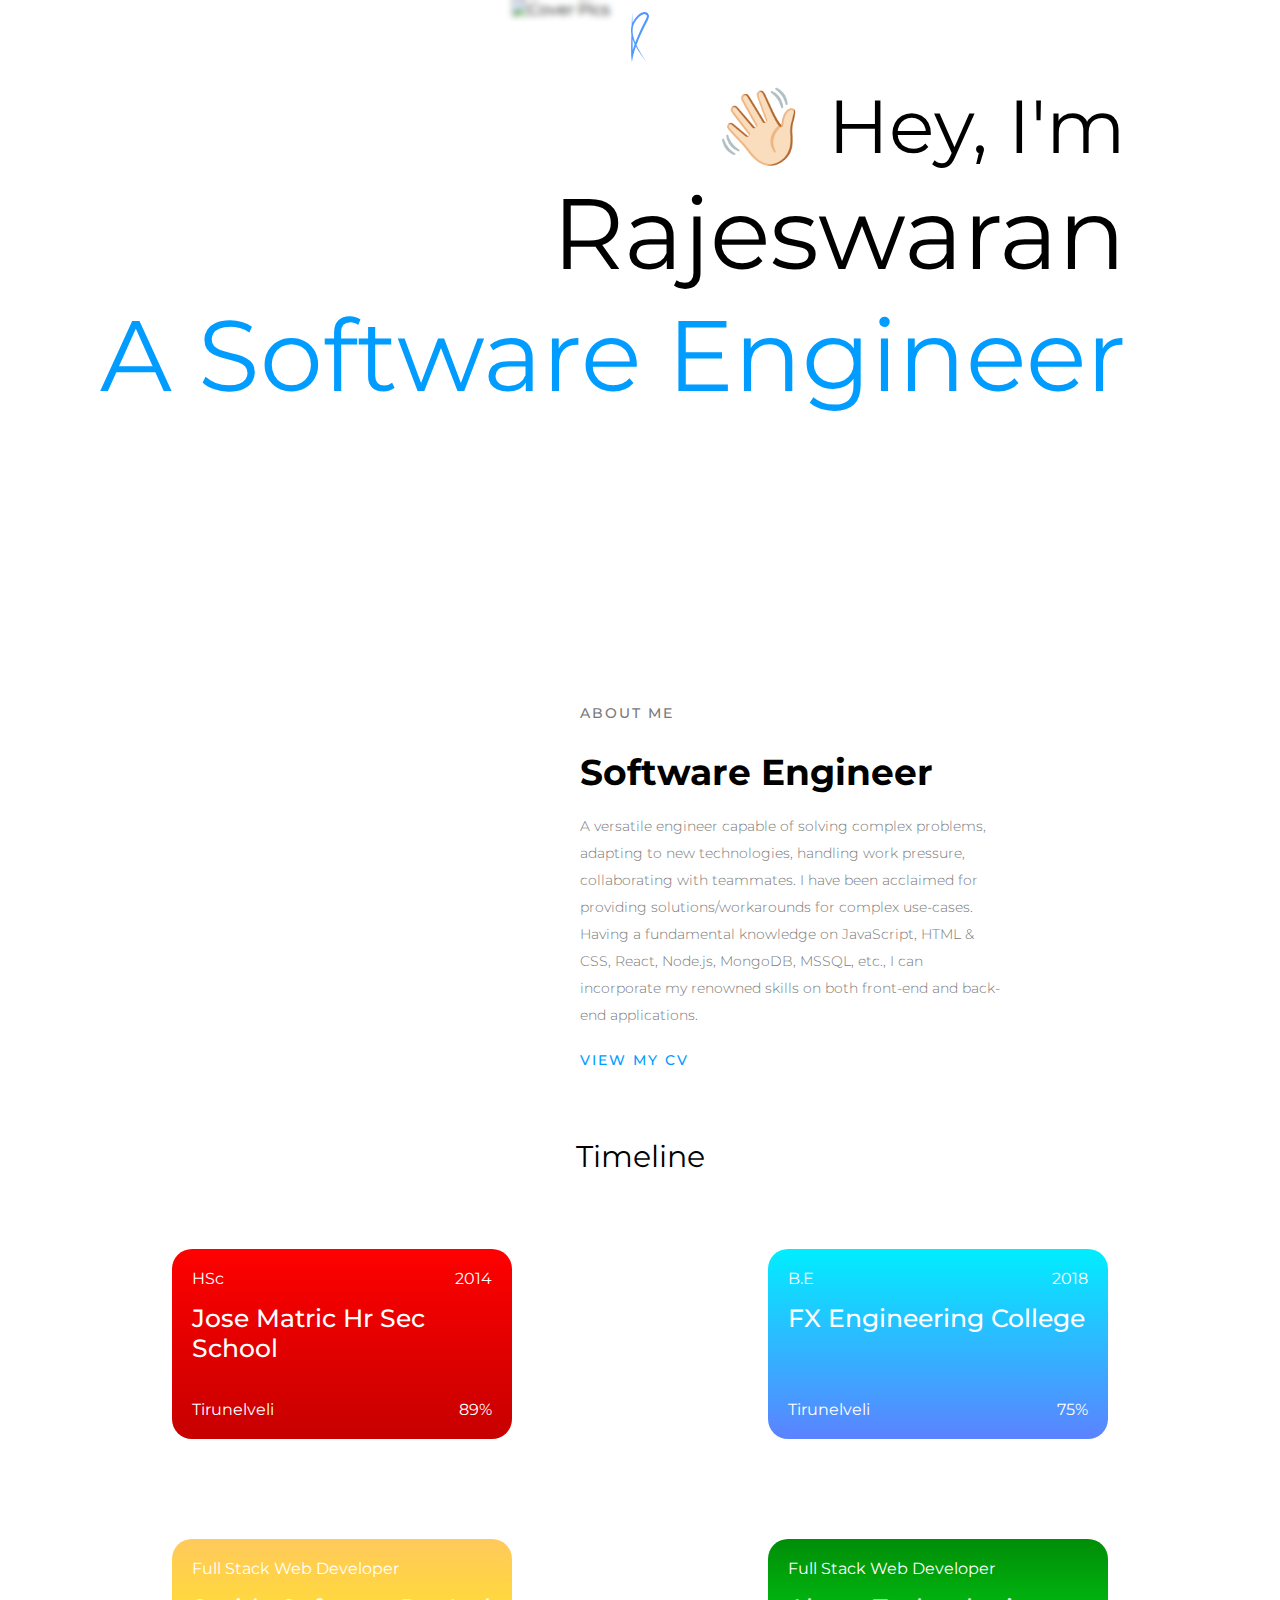
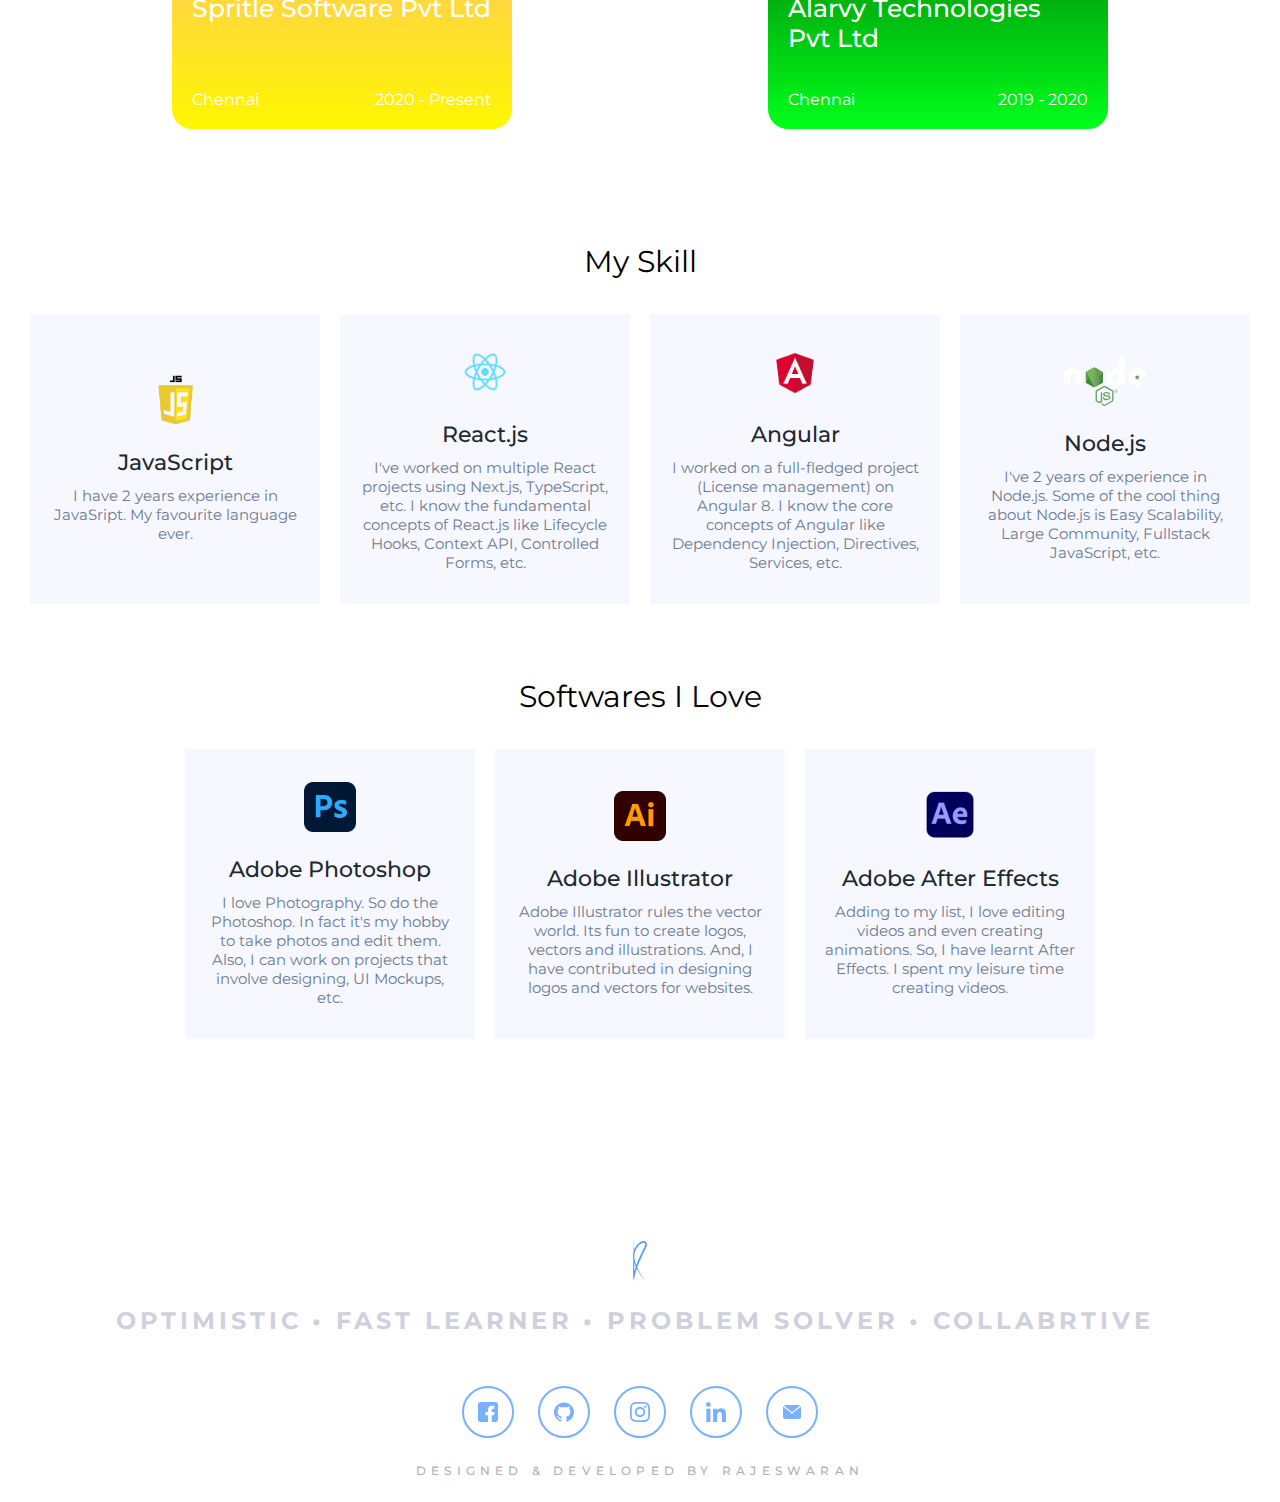
==== commit 47a7eca5: "Update About me" ====
--- a/index.html
+++ b/index.html
@@ -37,7 +37,7 @@
 		<div class="title-panel">
 			<div class="row-1 t-s-75 align-right">👋🏻 Hey, I'm</div>
 			<div class="row-1 align-right">Rajeswaran</div>
-			<div class="row-1 secondary">A Web Developer</div>
+			<div class="row-1 secondary">A Software Engineer</div>
 		</div>
 
 		<div class="cover-pics-panel">
@@ -49,13 +49,13 @@
 			<div class="wrapper-info-panel">
 				<div class="info-panel">
 					<div class="panel-header">About Me</div>
-					<div class="title">Full Stack Web Developer</div>
+					<div class="title">Software Engineer</div>
 					<div class="description">
-						A Full Stack Web Developer capable of solving complex problems, adapting to
+						A versatile engineer capable of solving complex problems, adapting to
 						new technologies, handling work pressure, collaborating with teammates. I
 						have been acclaimed for providing solutions/workarounds for complex
-						use-cases. Having a fundamental knowledge of JavaScript, HTML & CSS, I can
-						write bug-proof, optimized & industry-standard code for both front-end and
+						use-cases. Having a fundamental knowledge on JavaScript, HTML & CSS, React, Node.js, MongoDB, MSSQL, etc., I can
+						incorporate my renowned skills on both front-end and
 						back-end applications.
 					</div>
 					<a href="Resume.pdf" target="_blank">
--- a/style.css
+++ b/style.css
@@ -277,7 +277,6 @@
 	color: #a4a6af;
 }
 .summary .skill {
-	cursor: pointer;
 	transition: all 0.2s ease-in-out;
 }
 .summary .skill::after {
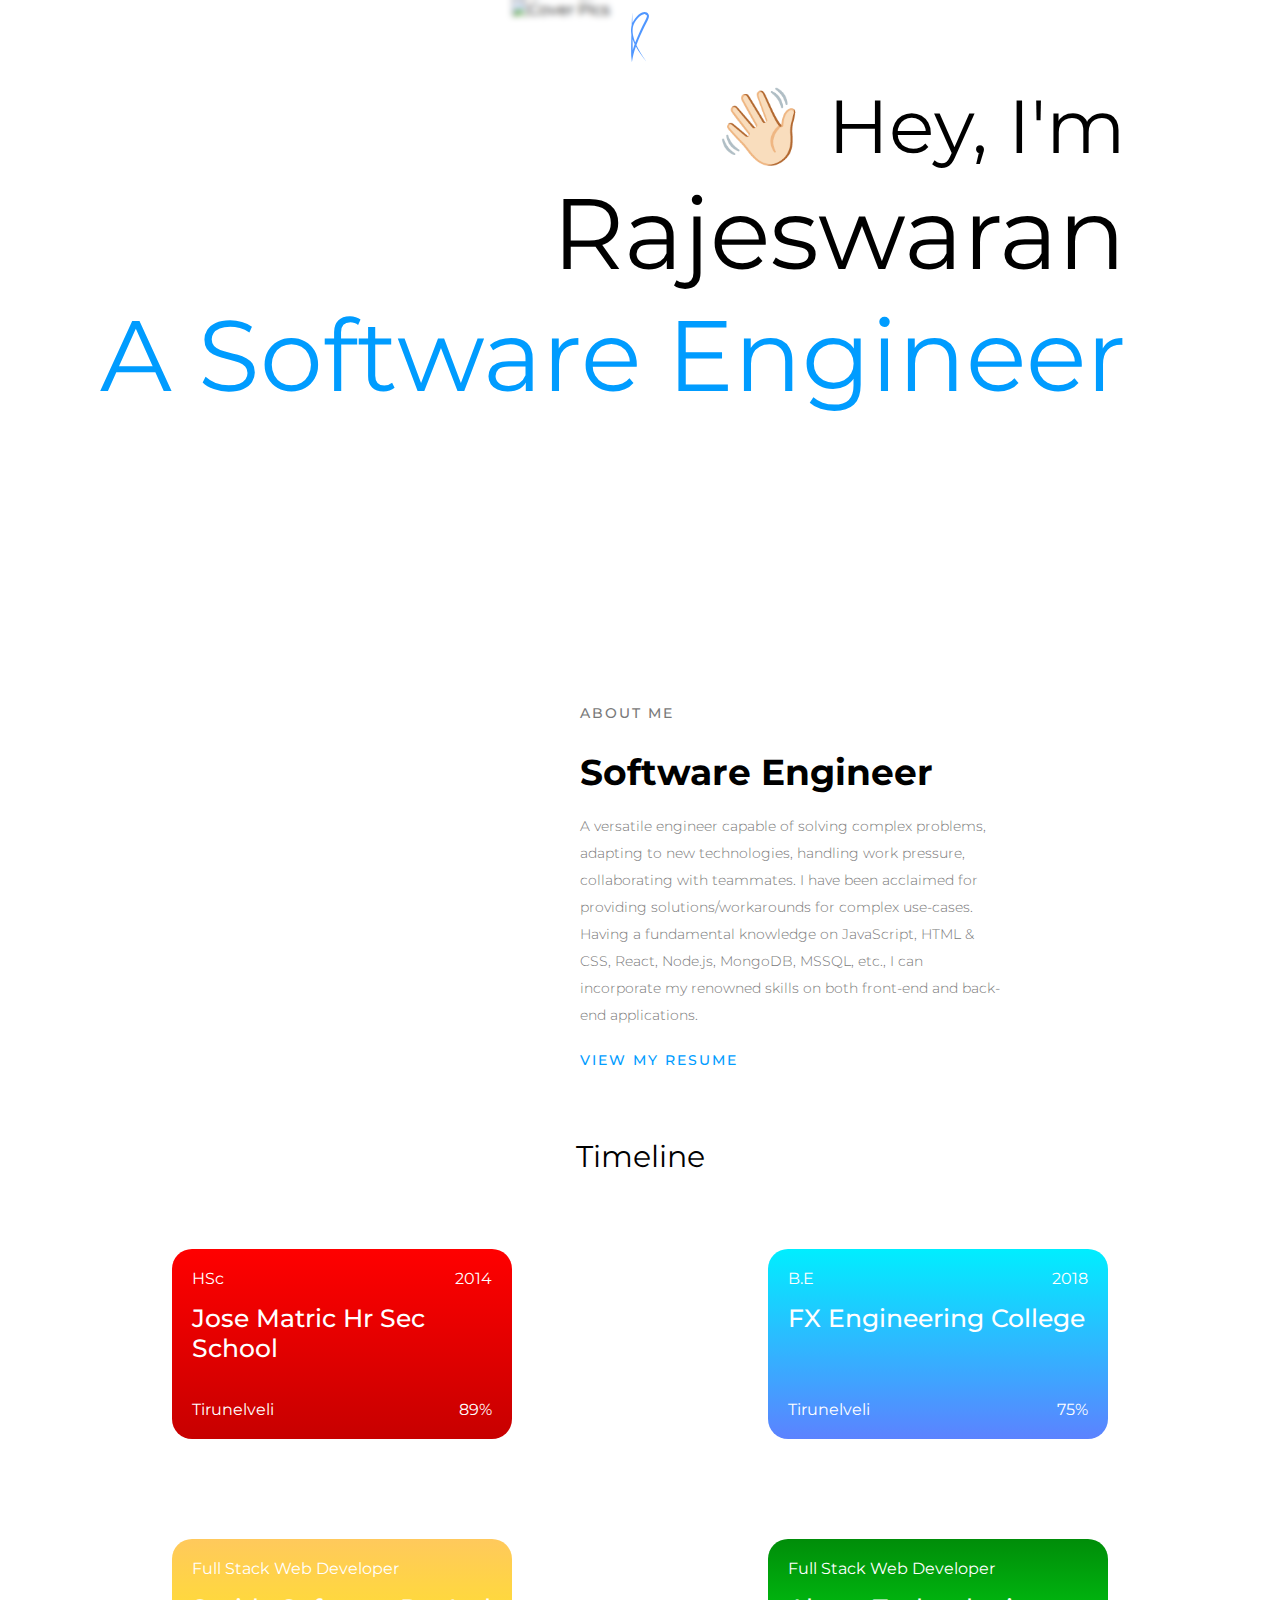
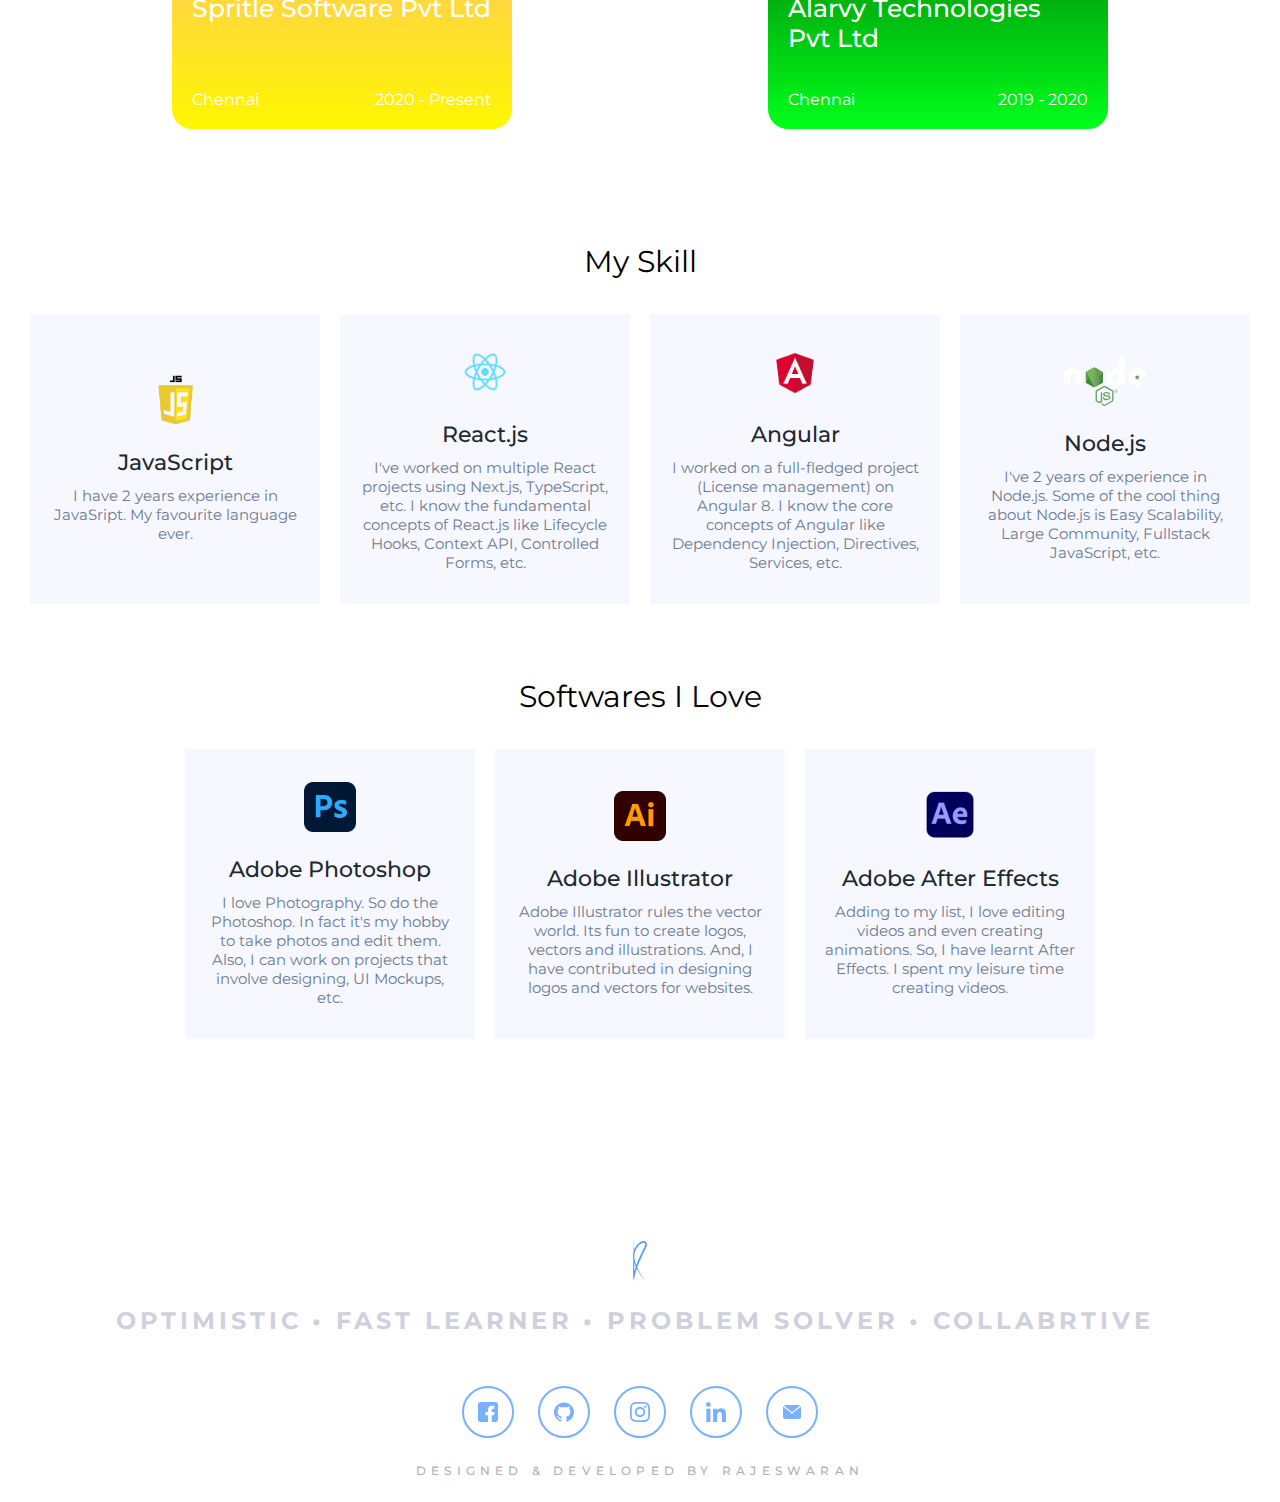
==== commit 052ea93c: "Update Gtag code" ====
--- a/index.html
+++ b/index.html
@@ -6,7 +6,7 @@
 		<meta name="viewport" content="width=device-width, initial-scale=1.0" />
 		<title>Rajeswaran</title>
 		<link rel="stylesheet" href="style.css" />
-		<link rel="shortcut icon" href="assets/png/favicon-2.ico" type="image/x-icon" />
+		<link rel="shortcut icon" href="assets/png/favicon.ico" type="image/x-icon" />
 
 		<!-- Google Font -->
 		<link rel="preconnect" href="https://fonts.googleapis.com" />
@@ -15,18 +15,6 @@
 			href="https://fonts.googleapis.com/css2?family=Montserrat:ital,wght@0,400;0,500;0,600;0,700;1,400;1,500;1,600;1,700&display=swap"
 			rel="stylesheet"
 		/>
-
-		<!-- Global site tag (gtag.js) - Google Analytics -->
-		<script async src="https://www.googletagmanager.com/gtag/js?id=G-69GGP74GH2"></script>
-		<script>
-			window.dataLayer = window.dataLayer || []
-			function gtag() {
-				dataLayer.push(arguments)
-			}
-			gtag("js", new Date())
-
-			gtag("config", "G-69GGP74GH2")
-		</script>
 	</head>
 	<body>
 		<div class="header">
@@ -51,15 +39,15 @@
 					<div class="panel-header">About Me</div>
 					<div class="title">Software Engineer</div>
 					<div class="description">
-						A versatile engineer capable of solving complex problems, adapting to
-						new technologies, handling work pressure, collaborating with teammates. I
-						have been acclaimed for providing solutions/workarounds for complex
-						use-cases. Having a fundamental knowledge on JavaScript, HTML & CSS, React, Node.js, MongoDB, MSSQL, etc., I can
-						incorporate my renowned skills on both front-end and
-						back-end applications.
+						A versatile engineer capable of solving complex problems, adapting to new
+						technologies, handling work pressure, collaborating with teammates. I have
+						been acclaimed for providing solutions/workarounds for complex use-cases.
+						Having a fundamental knowledge on JavaScript, HTML & CSS, React, Node.js,
+						MongoDB, MSSQL, etc., I can incorporate my renowned skills on both front-end
+						and back-end applications.
 					</div>
 					<a href="Resume.pdf" target="_blank">
-						View My CV
+						View My Resume
 						<svg
 							xmlns="http://www.w3.org/2000/svg"
 							height="24px"
@@ -343,5 +331,17 @@
 				</div>
 			</footer>
 		</div>
+		<!-- Global site tag (gtag.js) - Google Analytics -->
+		<!-- Google tag (gtag.js) -->
+		<script async src="https://www.googletagmanager.com/gtag/js?id=G-69GGP74GH2"></script>
+		<script>
+			window.dataLayer = window.dataLayer || [];
+			function gtag() {
+				dataLayer.push(arguments);
+			}
+			gtag("js", new Date());
+
+			gtag("config", "G-69GGP74GH2");
+		</script>
 	</body>
 </html>
